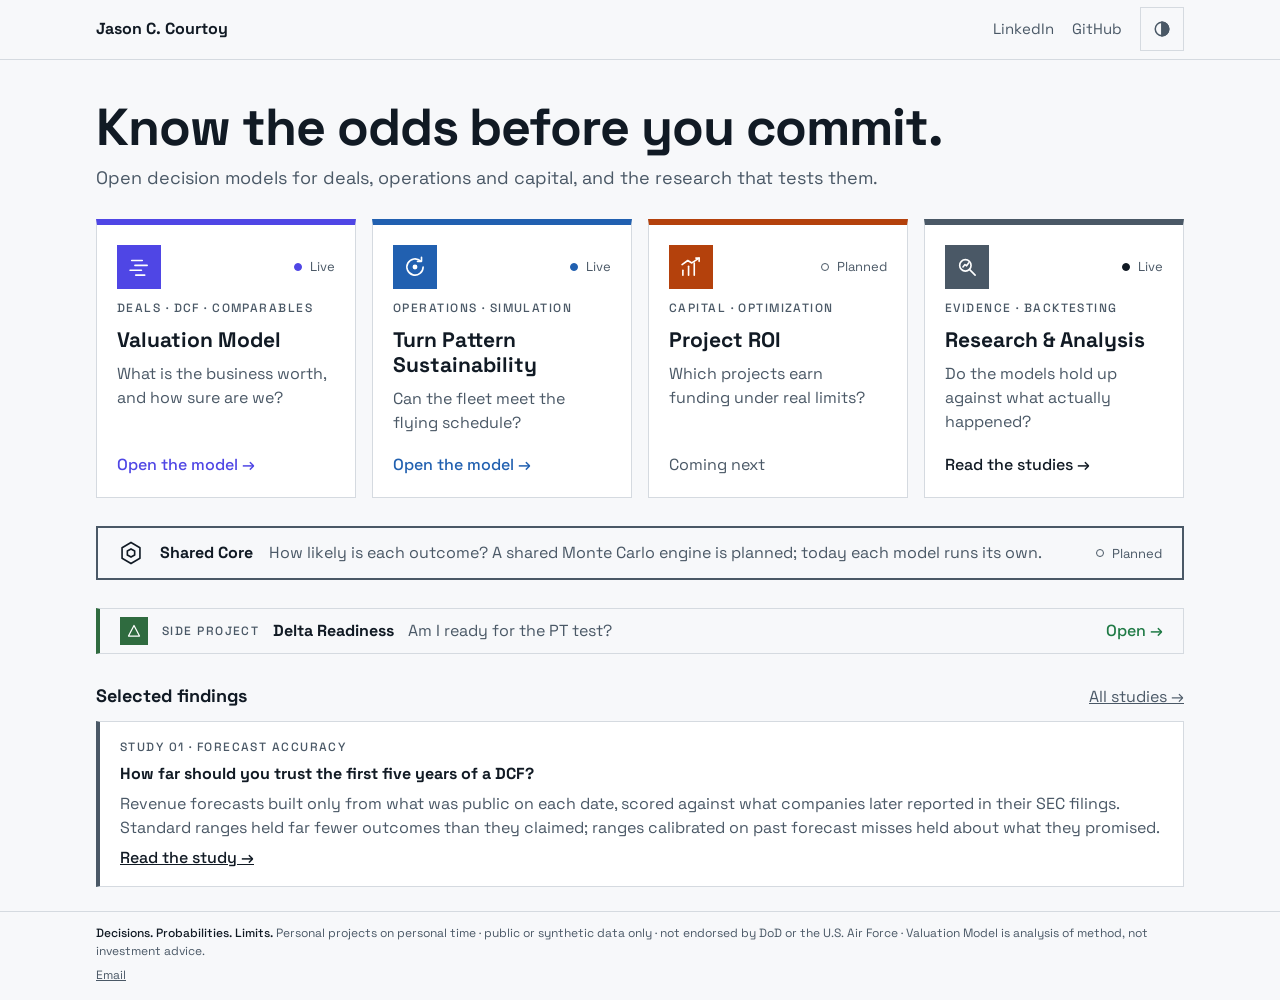
==== index.html @ 2d5de24a "Make the homepage finding traceable and guard its data contract - Findings card: deep link to Study " ====
<!doctype html>
<html lang="en">
<head>
  <meta charset="utf-8">
  <meta name="viewport" content="width=device-width, initial-scale=1">
  <title>Jason C. Courtoy · Decision Models</title>
  <meta name="description" content="Know the odds before you commit. Open decision models for deals, operations and capital, and the research that tests them, by Jason C. Courtoy.">
  <link rel="icon" type="image/svg+xml" href="brand/icons/core.svg">
  <link rel="icon" type="image/png" sizes="32x32" href="brand/icons/core-32.png">
  <link rel="apple-touch-icon" href="brand/icons/core-180.png">
  <link rel="stylesheet" href="brand/css/brand.css">
  <script>
    // Apply a saved theme choice before paint (falls back to the OS setting).
    try { const t = localStorage.getItem("theme"); if (t === "light" || t === "dark") document.documentElement.dataset.theme = t; } catch (e) {}
  </script>
  <style>
    /* The hub is the one page without a .hub-bar: every app page links back here.
       Layout: tagline, four cards, Shared Core, side project, selected findings, footer. Longer copy lives on each app's Overview. */
    body { min-height: 100vh; min-height: 100dvh; display: flex; flex-direction: column; }
    .wrap { max-width: 1120px; width: 100%; margin: 0 auto; padding: 0 16px; }
    .eyebrow { font-size: 0.75rem; font-weight: 500; letter-spacing: 0.12em; text-transform: uppercase; color: var(--ink-secondary); }

    .topbar { border-bottom: 1px solid var(--line); }
    .topbar .wrap { display: flex; flex-wrap: wrap; align-items: center; justify-content: space-between; gap: 8px 12px; padding-top: 6px; padding-bottom: 6px; }
    .topbar__name { font-weight: 700; text-decoration: none; color: var(--ink); }
    .topbar nav { display: flex; align-items: center; gap: 4px 18px; font-size: 0.9375rem; }
    .topbar nav a { color: var(--ink-secondary); text-decoration: none; padding: 12px 0; }
    .topbar nav a:hover { color: var(--ink); }
    .theme-toggle {
      min-width: 44px; min-height: 44px; display: inline-grid; place-items: center;
      background: transparent; color: var(--ink-secondary); border: 1px solid var(--line); cursor: pointer;
    }
    .theme-toggle:hover { color: var(--ink); border-color: var(--ink-secondary); }

    main.wrap { flex: 1; display: flex; flex-direction: column; justify-content: safe center; gap: 28px; padding-block: 40px 24px; }
    .hero { display: grid; gap: 10px; }
    @media (max-width: 600px) { main.wrap { padding-block: 28px 24px; gap: 20px; } }
    .hero h1 { margin: 0; font-size: clamp(2.125rem, 5vw, 3.25rem); line-height: 1.05; letter-spacing: -0.02em; }
    .hero p { margin: 0; font-size: clamp(1rem, 2vw, 1.125rem); color: var(--ink-secondary); }

    .models { display: grid; grid-template-columns: repeat(auto-fit, minmax(min(100%, 240px), 1fr)); gap: 16px; }
    /* Delta Readiness is a side project, not one of the brand's three models, so its colors live here rather than in brand.css */
    [data-app="delta"] { --brand-fill: #2F6B3F; --accent: #46C27F; }
    /* Research & Analysis uses the neutral slate of its own site (research/site/assets/styles.css): it tests the models rather than being one */
    [data-app="research"] { --brand-fill: var(--core-outline); --accent: var(--ink); }
    @media (prefers-color-scheme: light) { :root:not([data-theme="dark"]) [data-app="delta"] { --accent: #1F7A45; } }
    :root[data-theme="light"] [data-app="delta"] { --accent: #1F7A45; }
    .model {
      position: relative; display: flex; flex-direction: column; gap: 10px; min-width: 0;
      background: var(--panel); border: 1px solid var(--line); border-top: 6px solid var(--brand-fill); padding: 20px;
    }
    .model--linked:hover { border-color: var(--ink-secondary); border-top-color: var(--brand-fill); }
    .model__top { display: flex; align-items: center; justify-content: space-between; gap: 12px; }
    .model .brand-tile { width: 44px; height: 44px; }
    .model .brand-tile svg { width: 26px; height: 26px; }
    .model h2 { margin: 0; font-size: 1.3125rem; line-height: 1.2; }
    .model__q { margin: 0; color: var(--ink-secondary); }
    .model__go { margin-top: auto; padding-top: 8px; font-weight: 500; color: var(--accent); text-decoration: none; }
    .model__go::after { content: ""; position: absolute; inset: 0; }   /* whole card is the link */
    .model__go:focus-visible { outline: none; }
    .model--linked:has(.model__go:focus-visible) { outline: 2px solid var(--accent); outline-offset: 2px; }
    .model__soon { margin-top: auto; padding-top: 8px; color: var(--ink-secondary); }

    .core { display: flex; flex-wrap: wrap; align-items: center; gap: 8px 16px; padding: 12px 20px; border: 2px solid var(--core-outline); }
    .core svg { width: 26px; height: 26px; flex-shrink: 0; }
    .core__q { flex: 1 1 240px; color: var(--ink-secondary); }

    /* Side project: one quiet line under the core, not a fourth model */
    .side { display: flex; flex-wrap: wrap; align-items: center; gap: 6px 14px; padding: 8px 20px; min-height: 44px; border: 1px solid var(--line); border-left: 4px solid var(--brand-fill); color: var(--ink); text-decoration: none; }
    .side:hover { border-color: var(--ink-secondary); border-left-color: var(--brand-fill); }
    .side:focus-visible { outline: 2px solid var(--accent); outline-offset: 2px; }
    .side__tile { display: inline-grid; place-items: center; width: 28px; height: 28px; background: var(--brand-fill); color: #fff; }
    .side__tile svg { width: 16px; height: 16px; }
    .side__q { flex: 1 1 200px; color: var(--ink-secondary); }
    .side__go { font-weight: 500; color: var(--accent); }

    /* Selected findings: short, sourced takeaways from the research studies */
    .findings { display: grid; gap: 12px; }
    .findings__head { display: flex; flex-wrap: wrap; align-items: baseline; justify-content: space-between; gap: 4px 16px; }
    .findings__head h2 { margin: 0; font-size: 1.125rem; }
    .findings__head a { color: var(--ink-secondary); }
    .findings__list { display: grid; grid-template-columns: repeat(auto-fit, minmax(min(100%, 320px), 1fr)); gap: 16px; }
    .finding { display: grid; gap: 6px; align-content: start; padding: 16px 20px; background: var(--panel); border: 1px solid var(--line); border-left: 4px solid var(--core-outline); }
    .finding__top { display: flex; flex-wrap: wrap; align-items: center; justify-content: space-between; gap: 6px 12px; }
    .finding p { margin: 0; }
    .finding__kpi { display: flex; align-items: baseline; gap: 10px; }
    .finding__kpi[hidden], .finding .app-status[hidden] { display: none; }
    .finding__num { font-family: "JetBrains Mono", ui-monospace, monospace; font-variant-numeric: tabular-nums; font-size: 1.75rem; font-weight: 600; line-height: 1; }
    .finding__label { color: var(--ink-secondary); font-size: 0.875rem; }
    .finding__text { color: var(--ink-secondary); }
    .finding__meta { color: var(--ink-secondary); font-size: 0.8125rem; }
    .finding__meta[hidden] { display: none; }
    .finding a { color: var(--accent, var(--ink)); font-weight: 500; }

    .site-footer { border-top: 1px solid var(--line); }
    .site-footer .wrap { display: flex; flex-wrap: wrap; justify-content: space-between; gap: 6px 24px; padding-top: 12px; padding-bottom: 16px; font-size: 0.75rem; color: var(--ink-secondary); }
    .site-footer b { color: var(--ink); font-weight: 500; }
    .site-footer a { color: var(--ink-secondary); }
  </style>
</head>
<body>
  <header class="topbar">
    <div class="wrap">
      <a class="topbar__name" href="./">Jason C. Courtoy</a>
      <nav aria-label="Profiles">
        <a href="https://www.linkedin.com/in/jasoncourtoy/">LinkedIn</a>
        <a href="https://github.com/Courtizy">GitHub</a>
        <button class="theme-toggle" type="button" id="theme-toggle" aria-label="Switch between dark and light mode">
          <svg width="18" height="18" viewBox="0 0 24 24" fill="none" stroke="currentColor" stroke-width="2" stroke-linecap="round" aria-hidden="true"><circle cx="12" cy="12" r="9"/><path d="M12 3v18" /><path d="M12 3a9 9 0 0 1 0 18z" fill="currentColor"/></svg>
        </button>
      </nav>
    </div>
  </header>

  <main class="wrap" id="models">
    <section class="hero">
      <h1>Know the odds before you commit.</h1>
      <p>Open decision models for deals, operations and capital, and the research that tests them.</p>
    </section>

    <div class="models">
        <article class="model model--linked" data-app="valuation">
          <div class="model__top">
            <div class="brand-tile" aria-hidden="true"><svg viewBox="0 0 64 64" fill="none" stroke="currentColor" stroke-width="4" stroke-linecap="round"><path d="M14 16h26"/><path d="M22 28h30"/><path d="M10 40h28"/><path d="M24 52h22"/></svg></div>
            <span class="app-status app-status--live"><span class="app-status__dot"></span>Live</span>
          </div>
          <span class="eyebrow">Deals · DCF · Comparables</span>
          <h2>Valuation Model</h2>
          <p class="model__q">What is the business worth, and how sure are we?</p>
          <a class="model__go" href="https://courtizy.github.io/valuation/" aria-label="Open the Valuation Model">Open the model <span aria-hidden="true">→</span></a>
        </article>
        <article class="model model--linked" data-app="tps">
          <div class="model__top">
            <div class="brand-tile" aria-hidden="true"><svg viewBox="0 0 64 64" fill="none" stroke="currentColor" stroke-width="4" stroke-linecap="round" stroke-linejoin="round"><path d="M52 32a20 20 0 1 1-6-14.3"/><path d="M48 8v10H38"/><circle cx="32" cy="32" r="4" fill="currentColor"/></svg></div>
            <span class="app-status app-status--live"><span class="app-status__dot"></span>Live</span>
          </div>
          <span class="eyebrow">Operations · Simulation</span>
          <h2>Turn Pattern Sustainability</h2>
          <p class="model__q">Can the fleet meet the flying schedule?</p>
          <a class="model__go" href="https://courtizy.github.io/TPS-Monte-Carlo-Simulation/" aria-label="Open Turn Pattern Sustainability">Open the model <span aria-hidden="true">→</span></a>
        </article>
        <article class="model" data-app="roi">
          <div class="model__top">
            <div class="brand-tile" aria-hidden="true"><svg viewBox="0 0 64 64" fill="none" stroke="currentColor" stroke-width="4" stroke-linecap="round" stroke-linejoin="round"><path d="M12 52V40"/><path d="M26 52V30"/><path d="M40 52V22"/><path d="M10 26l14-10 10 6 18-12"/><path d="M44 10h8v8"/></svg></div>
            <span class="app-status"><span class="app-status__dot"></span>Planned</span>
          </div>
          <span class="eyebrow">Capital · Optimization</span>
          <h2>Project ROI</h2>
          <p class="model__q">Which projects earn funding under real limits?</p>
          <span class="model__soon">Coming next</span>
        </article>
        <article class="model model--linked" data-app="research">
          <div class="model__top">
            <div class="brand-tile" aria-hidden="true"><svg viewBox="0 0 64 64" fill="none" stroke="currentColor" stroke-width="4" stroke-linecap="round" stroke-linejoin="round"><circle cx="28" cy="28" r="14"/><path d="M38 38l14 14"/><path d="M22 32l5-6 4 3 5-7"/></svg></div>
            <span class="app-status app-status--live"><span class="app-status__dot"></span>Live</span>
          </div>
          <span class="eyebrow">Evidence · Backtesting</span>
          <h2>Research &amp; Analysis</h2>
          <p class="model__q">Do the models hold up against what actually happened?</p>
          <a class="model__go" href="https://courtizy.github.io/research/" aria-label="Read the Research &amp; Analysis studies">Read the studies <span aria-hidden="true">→</span></a>
        </article>
    </div>

    <div class="core">
      <svg viewBox="0 0 64 64" fill="none" stroke="currentColor" stroke-width="4" stroke-linejoin="round" aria-hidden="true"><path d="M32 6l22 13v26L32 58 10 45V19z"/><path d="M32 22l9 5v10l-9 5-9-5V27z"/></svg>
      <strong>Shared Core</strong>
      <span class="core__q">How likely is each outcome? A shared Monte Carlo engine is planned; today each model runs its own.</span>
      <span class="app-status"><span class="app-status__dot"></span>Planned</span>
    </div>
    <a class="side" data-app="delta" href="https://courtizy.github.io/fitness/">
      <span class="side__tile" aria-hidden="true"><svg viewBox="0 0 64 64" fill="none" stroke="currentColor" stroke-width="5" stroke-linejoin="round"><path d="M32 10L54 52H10z"/></svg></span>
      <span class="eyebrow">Side project</span>
      <strong>Delta Readiness</strong>
      <span class="side__q">Am I ready for the PT test?</span>
      <span class="side__go">Open <span aria-hidden="true">→</span></span>
    </a>

    <section class="findings" aria-labelledby="findings-title">
      <div class="findings__head">
        <h2 id="findings-title">Selected findings</h2>
        <a href="https://courtizy.github.io/research/" aria-label="All research studies">All studies →</a>
      </div>
      <div class="findings__list">
        <article class="finding">
          <div class="finding__top"><span class="eyebrow">Study 01 · Forecast accuracy</span></div>
          <p><b>How far should you trust the first five years of a DCF?</b></p>
          <div class="finding__kpi" id="f01-kpi" hidden><span class="finding__num" id="f01-num"></span><span class="finding__label" id="f01-label"></span></div>
          <p class="finding__meta" id="f01-meta" hidden></p>
          <p class="finding__text">Revenue forecasts built only from what was public on each date, scored against what companies later reported in their SEC filings. Standard ranges held far fewer outcomes than they claimed; ranges calibrated on past forecast misses held about what they promised.</p>
          <a id="f01-link" href="https://courtizy.github.io/research/notebooks/forecast-accuracy.html#how-wide-does-an-honest-range-have-to-be" aria-label="Read Study 01: how wide an honest forecast range has to be">Read the study →</a>
        </article>
      </div>
    </section>
  </main>

  <footer class="site-footer">
    <div class="wrap">
      <span><b>Decisions. Probabilities. Limits.</b> Personal projects on personal time · public or synthetic data only · not endorsed by DoD or the U.S. Air Force · Valuation Model is analysis of method, not investment advice.</span>
      <a href="mailto:courtizy@gmail.com">Email</a>
    </div>
  </footer>

  <script>
    // Study 01's headline number comes from the research site's published JSON, never typed here.
    // Contract (checked in CI by scripts/check_findings.py): version >= 2, a headline KPI labelled
    // "...calibrated 80% range...", and ranges[h=3].calibrated["80"] with n, share, below, above.
    // The KPI shows only when its value agrees (within rounding) with the structured share it summarises; otherwise the card
    // keeps its text and link and shows no number, so a missing or changed file never shows a stale figure.
    const pct = (x) => Math.round(x * 100) + "%";
    fetch("/research/data/forecast_accuracy.json")
      .then((r) => { if (!r.ok) throw new Error(r.status); return r.json(); })
      .then((d) => {
        const k = (d.headline?.kpis || []).find((x) => /calibrated 80% range/.test(x.label));
        const r3 = (d.ranges || []).find((x) => x.h === 3);
        const c = r3?.calibrated?.["80"];
        if (!(Number(d.version) >= 2 && k && c && Math.abs(parseFloat(k.value) - c.share * 100) <= 0.5)) return;
        document.getElementById("f01-num").textContent = k.value;
        document.getElementById("f01-label").textContent = k.label.replace(/^Outcomes/, "of outcomes");
        const first = d.sample?.range_test?.first_base_year;
        document.getElementById("f01-meta").textContent =
          `Out of sample: ${c.n.toLocaleString("en-US")} forecasts from ${r3.companies} companies` +
          (first ? `, base years ${first} on` : "") +
          `. Median range ${pct(c.below)} below to ${pct(c.above)} above the forecast.` +
          ` Study 01 v${d.version}, data as of ${d.as_of}.`;
        document.getElementById("f01-kpi").hidden = false;
        document.getElementById("f01-meta").hidden = false;
      })
      .catch(() => {});

    document.getElementById("theme-toggle").addEventListener("click", () => {
      const root = document.documentElement;
      const current = root.dataset.theme || (matchMedia("(prefers-color-scheme: light)").matches ? "light" : "dark");
      const next = current === "dark" ? "light" : "dark";
      root.dataset.theme = next;
      try { localStorage.setItem("theme", next); } catch (e) {}
    });
  </script>
</body>
</html>
---- brand/css/brand.css ----
/* Generated by brand/build.py from brand/palette.py. Do not edit by hand. */
@import url("https://fonts.googleapis.com/css2?family=Space+Grotesk:wght@400;500;700&family=JetBrains+Mono:wght@400;600&display=swap");

/* ---- Tokens: dark is the default; light follows the OS unless the page
   sets data-theme="dark" or data-theme="light" on <html>. ---- */
:root {
  color-scheme: dark;
  --page: #111A24;
  --panel: #1A2430;
  --line: #2E3B48;
  --ink: #EEF1F4;
  --ink-secondary: #B6C0CA;
  --ink-muted: #8592A0;
  --c-tps: #9DBDF2;
  --c-roi: #D26B45;
  --c-valuation: #7882E0;
  --c-plum: #A4587D;
  --c-sky: #1997CF;
  --accent-tps: #9DBDF2;
  --accent-roi: #D26B45;
  --accent-valuation: #7882E0;
  --status-good: #0CA30C;
  --status-warning: #FAB219;
  --status-critical: #D03B3B;
  --status-good-text: #0CA30C;
  --status-warning-text: #FAB219;
  --status-critical-text: #EF6A6A;
  --div-1: #4F54BC;
  --div-2: #818CF9;
  --div-3: #C5CEFF;
  --div-4: #3A4552;
  --div-5: #FFC0AB;
  --div-6: #DD7955;
  --div-7: #A0421D;
  --on-brand-fill: #FFFFFF;
  --core-outline: #4A5866;
  --font-sans: 'Space Grotesk', system-ui, -apple-system, 'Segoe UI', sans-serif;
  --font-mono: 'JetBrains Mono', ui-monospace, 'SFMono-Regular', Menlo, monospace;
}

@media (prefers-color-scheme: light) {
  :root:not([data-theme="dark"]) {
    color-scheme: light;
    --page: #F7F8FA;
    --panel: #FFFFFF;
    --line: #D5DAE0;
    --ink: #111A24;
    --ink-secondary: #4A5866;
    --ink-muted: #6B7785;
    --c-tps: #0B3D91;
    --c-roi: #B4410C;
    --c-valuation: #4F46E5;
    --c-plum: #944561;
    --c-sky: #1F93B8;
    --accent-tps: #2160B0;
    --accent-roi: #B4410C;
    --accent-valuation: #4F46E5;
    --status-good: #1E8A1E;
    --status-warning: #9A6A00;
    --status-critical: #C02F2F;
    --status-good-text: #1A7A1A;
    --status-warning-text: #875D00;
    --status-critical-text: #B42A2A;
    --div-1: #4F54BC;
    --div-2: #818CF9;
    --div-3: #C5CEFF;
    --div-4: #E4E7EB;
    --div-5: #FFC0AB;
    --div-6: #DD7955;
    --div-7: #A0421D;
  }
}

:root[data-theme="light"] {
  color-scheme: light;
  --page: #F7F8FA;
  --panel: #FFFFFF;
  --line: #D5DAE0;
  --ink: #111A24;
  --ink-secondary: #4A5866;
  --ink-muted: #6B7785;
  --c-tps: #0B3D91;
  --c-roi: #B4410C;
  --c-valuation: #4F46E5;
  --c-plum: #944561;
  --c-sky: #1F93B8;
  --accent-tps: #2160B0;
  --accent-roi: #B4410C;
  --accent-valuation: #4F46E5;
  --status-good: #1E8A1E;
  --status-warning: #9A6A00;
  --status-critical: #C02F2F;
  --status-good-text: #1A7A1A;
  --status-warning-text: #875D00;
  --status-critical-text: #B42A2A;
  --div-1: #4F54BC;
  --div-2: #818CF9;
  --div-3: #C5CEFF;
  --div-4: #E4E7EB;
  --div-5: #FFC0AB;
  --div-6: #DD7955;
  --div-7: #A0421D;
}

/* ---- Per-app colors: put data-app="tps" | "roi" | "valuation" on <html>. ---- */
[data-app="tps"] {
  --brand-fill: #2160B0;
  --accent: var(--accent-tps);
  --series-1: var(--c-tps);
  --series-2: var(--c-roi);
  --series-3: var(--c-valuation);
  --series-4: var(--c-plum);
  --series-5: var(--c-sky);
  --seq-1: #E0ECFE;
  --seq-2: #B7D3FC;
  --seq-3: #8CB6F4;
  --seq-4: #6499E8;
  --seq-5: #427CD2;
  --seq-6: #2A61B1;
  --seq-7: #18488C;
}

[data-app="roi"] {
  --brand-fill: #B4410C;
  --accent: var(--accent-roi);
  --series-1: var(--c-roi);
  --series-2: var(--c-tps);
  --series-3: var(--c-valuation);
  --series-4: var(--c-plum);
  --series-5: var(--c-sky);
  --seq-1: #FEE5DD;
  --seq-2: #FFC0AB;
  --seq-3: #F39A7B;
  --seq-4: #DD7955;
  --seq-5: #C15B35;
  --seq-6: #A0421D;
  --seq-7: #7E2C08;
}

[data-app="valuation"] {
  --brand-fill: #4F46E5;
  --accent: var(--accent-valuation);
  --series-1: var(--c-valuation);
  --series-2: var(--c-tps);
  --series-3: var(--c-roi);
  --series-4: var(--c-sky);
  --series-5: var(--c-plum);
  --seq-1: #E6EAFD;
  --seq-2: #C5CEFF;
  --seq-3: #A1ADFF;
  --seq-4: #818CF9;
  --seq-5: #676EDF;
  --seq-6: #4F54BC;
  --seq-7: #3A3C96;
}

/* ---- Base ---- */
*, *::before, *::after { box-sizing: border-box; }
body {
  margin: 0;
  background: var(--page);
  color: var(--ink);
  font-family: var(--font-sans);
  line-height: 1.5;
}
a { color: var(--accent); }
a:hover { color: var(--ink); }
code, pre, .num { font-family: var(--font-mono); }
.num { font-variant-numeric: tabular-nums; }
.muted { color: var(--ink-secondary); }

/* ---- Hub bar: first thing on every page except the hub itself ---- */
.hub-bar { border-bottom: 1px solid var(--line); background: var(--page); font-size: 0.875rem; }
.hub-bar__inner {
  max-width: 1120px;
  margin: 0 auto;
  padding: 0 16px;
  display: flex;
  flex-wrap: wrap;
  align-items: center;
  justify-content: space-between;
  gap: 4px 16px;
}
.hub-bar a { display: inline-flex; align-items: center; gap: 8px; min-height: 44px; color: var(--ink); font-weight: 500; text-decoration: none; }
.hub-bar a:hover { color: var(--accent, var(--ink)); }
.hub-bar span { color: var(--ink-secondary); }

/* ---- Header: icon tile, name, question, endorsement ---- */
.brand-header {
  border-top: 6px solid var(--brand-fill);
  background: var(--panel);
  border-bottom: 1px solid var(--line);
}
.brand-header__inner {
  max-width: 1120px;
  margin: 0 auto;
  padding: 20px 16px;
  display: flex;
  flex-wrap: wrap;
  align-items: center;
  gap: 12px 16px;
}
.brand-tile {
  width: 48px;
  height: 48px;
  flex-shrink: 0;
  background: var(--brand-fill);
  color: var(--on-brand-fill);
  display: grid;
  place-items: center;
}
.brand-tile svg { width: 30px; height: 30px; }
.brand-header__text { display: flex; flex-direction: column; gap: 2px; min-width: 0; flex: 1 1 280px; }
.brand-header__name { margin: 0; font-size: 1.5rem; font-weight: 700; line-height: 1.2; }
.brand-header__question { margin: 0; font-size: 1rem; font-weight: 500; }
.brand-header__by { font-size: 0.875rem; color: var(--ink-secondary); }

/* ---- App status pill: "Live" (filled dot, app accent) or "In development" (hollow dot) ---- */
.app-status { display: inline-flex; align-items: center; gap: 8px; font-size: 0.8125rem; color: var(--ink-secondary); white-space: nowrap; }
.app-status__dot { width: 8px; height: 8px; border-radius: 50%; border: 1.5px solid var(--ink-secondary); box-sizing: border-box; flex-shrink: 0; }
.app-status--live .app-status__dot { background: var(--accent, var(--ink)); border-color: var(--accent, var(--ink)); }

/* ---- Cards and footer ---- */
.brand-card { background: var(--panel); border: 1px solid var(--line); padding: 20px; }
.brand-footer {
  max-width: 1120px;
  margin: 48px auto 0;
  padding: 16px;
  border-top: 1px solid var(--line);
  font-size: 0.75rem;
  color: var(--ink-secondary);
}

/* ---- Status: reserved meaning, always icon + label ---- */
.status {
  display: inline-flex;
  align-items: center;
  gap: 6px;
  padding: 2px 10px;
  border: 1px solid currentColor;
  font-size: 0.875rem;
  font-weight: 500;
}
.status--good { color: var(--status-good-text); }
.status--good::before { content: "\2713"; }
.status--warning { color: var(--status-warning-text); }
.status--warning::before { content: "!"; font-weight: 700; }
.status--critical { color: var(--status-critical-text); }
.status--critical::before { content: "\2715"; }
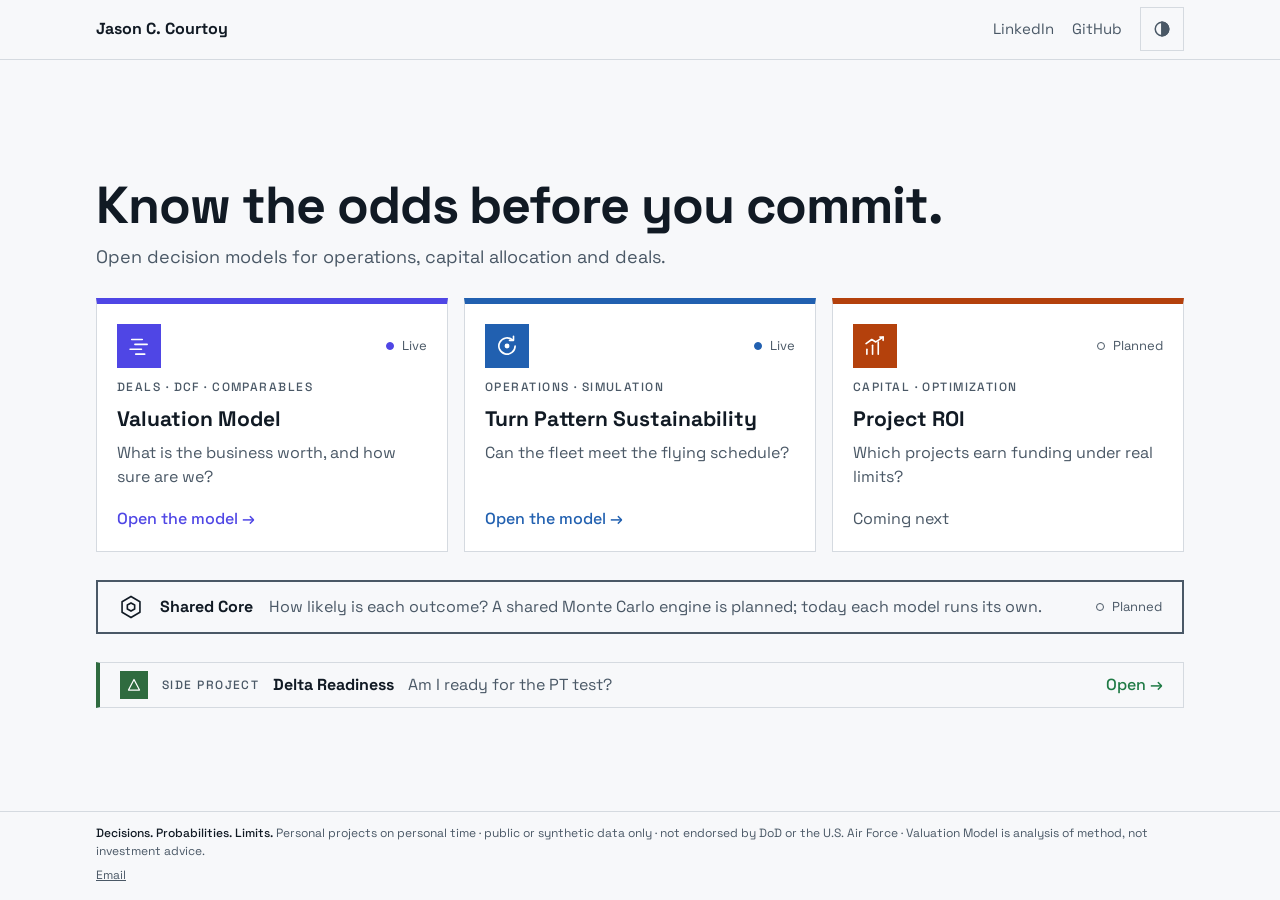
==== commit 9c28c394: "Hide Research & Analysis and Selected findings from the hub for now Jason wants to rethink what thes" ====
--- a/index.html
+++ b/index.html
@@ -4,7 +4,7 @@
   <meta charset="utf-8">
   <meta name="viewport" content="width=device-width, initial-scale=1">
   <title>Jason C. Courtoy · Decision Models</title>
-  <meta name="description" content="Know the odds before you commit. Open decision models for deals, operations and capital, and the research that tests them, by Jason C. Courtoy.">
+  <meta name="description" content="Know the odds before you commit. Open decision models for operations, capital allocation and deals, by Jason C. Courtoy.">
   <link rel="icon" type="image/svg+xml" href="brand/icons/core.svg">
   <link rel="icon" type="image/png" sizes="32x32" href="brand/icons/core-32.png">
   <link rel="apple-touch-icon" href="brand/icons/core-180.png">
@@ -15,7 +15,7 @@
   </script>
   <style>
     /* The hub is the one page without a .hub-bar: every app page links back here.
-       Layout: tagline, four cards, Shared Core, side project, selected findings, footer. Longer copy lives on each app's Overview. */
+       Layout: tagline, three cards, Shared Core, side project, footer. Research & Analysis and Selected findings are hidden for now (2026-11-19); restore by reverting that change. Longer copy lives on each app's Overview. */
     body { min-height: 100vh; min-height: 100dvh; display: flex; flex-direction: column; }
     .wrap { max-width: 1120px; width: 100%; margin: 0 auto; padding: 0 16px; }
     .eyebrow { font-size: 0.75rem; font-weight: 500; letter-spacing: 0.12em; text-transform: uppercase; color: var(--ink-secondary); }
@@ -41,8 +41,6 @@
     .models { display: grid; grid-template-columns: repeat(auto-fit, minmax(min(100%, 240px), 1fr)); gap: 16px; }
     /* Delta Readiness is a side project, not one of the brand's three models, so its colors live here rather than in brand.css */
     [data-app="delta"] { --brand-fill: #2F6B3F; --accent: #46C27F; }
-    /* Research & Analysis uses the neutral slate of its own site (research/site/assets/styles.css): it tests the models rather than being one */
-    [data-app="research"] { --brand-fill: var(--core-outline); --accent: var(--ink); }
     @media (prefers-color-scheme: light) { :root:not([data-theme="dark"]) [data-app="delta"] { --accent: #1F7A45; } }
     :root[data-theme="light"] [data-app="delta"] { --accent: #1F7A45; }
     .model {
@@ -74,24 +72,6 @@
     .side__q { flex: 1 1 200px; color: var(--ink-secondary); }
     .side__go { font-weight: 500; color: var(--accent); }
 
-    /* Selected findings: short, sourced takeaways from the research studies */
-    .findings { display: grid; gap: 12px; }
-    .findings__head { display: flex; flex-wrap: wrap; align-items: baseline; justify-content: space-between; gap: 4px 16px; }
-    .findings__head h2 { margin: 0; font-size: 1.125rem; }
-    .findings__head a { color: var(--ink-secondary); }
-    .findings__list { display: grid; grid-template-columns: repeat(auto-fit, minmax(min(100%, 320px), 1fr)); gap: 16px; }
-    .finding { display: grid; gap: 6px; align-content: start; padding: 16px 20px; background: var(--panel); border: 1px solid var(--line); border-left: 4px solid var(--core-outline); }
-    .finding__top { display: flex; flex-wrap: wrap; align-items: center; justify-content: space-between; gap: 6px 12px; }
-    .finding p { margin: 0; }
-    .finding__kpi { display: flex; align-items: baseline; gap: 10px; }
-    .finding__kpi[hidden], .finding .app-status[hidden] { display: none; }
-    .finding__num { font-family: "JetBrains Mono", ui-monospace, monospace; font-variant-numeric: tabular-nums; font-size: 1.75rem; font-weight: 600; line-height: 1; }
-    .finding__label { color: var(--ink-secondary); font-size: 0.875rem; }
-    .finding__text { color: var(--ink-secondary); }
-    .finding__meta { color: var(--ink-secondary); font-size: 0.8125rem; }
-    .finding__meta[hidden] { display: none; }
-    .finding a { color: var(--accent, var(--ink)); font-weight: 500; }
-
     .site-footer { border-top: 1px solid var(--line); }
     .site-footer .wrap { display: flex; flex-wrap: wrap; justify-content: space-between; gap: 6px 24px; padding-top: 12px; padding-bottom: 16px; font-size: 0.75rem; color: var(--ink-secondary); }
     .site-footer b { color: var(--ink); font-weight: 500; }
@@ -115,7 +95,7 @@
   <main class="wrap" id="models">
     <section class="hero">
       <h1>Know the odds before you commit.</h1>
-      <p>Open decision models for deals, operations and capital, and the research that tests them.</p>
+      <p>Open decision models for operations, capital allocation and deals.</p>
     </section>
 
     <div class="models">
@@ -149,16 +129,6 @@
           <p class="model__q">Which projects earn funding under real limits?</p>
           <span class="model__soon">Coming next</span>
         </article>
-        <article class="model model--linked" data-app="research">
-          <div class="model__top">
-            <div class="brand-tile" aria-hidden="true"><svg viewBox="0 0 64 64" fill="none" stroke="currentColor" stroke-width="4" stroke-linecap="round" stroke-linejoin="round"><circle cx="28" cy="28" r="14"/><path d="M38 38l14 14"/><path d="M22 32l5-6 4 3 5-7"/></svg></div>
-            <span class="app-status app-status--live"><span class="app-status__dot"></span>Live</span>
-          </div>
-          <span class="eyebrow">Evidence · Backtesting</span>
-          <h2>Research &amp; Analysis</h2>
-          <p class="model__q">Do the models hold up against what actually happened?</p>
-          <a class="model__go" href="https://courtizy.github.io/research/" aria-label="Read the Research &amp; Analysis studies">Read the studies <span aria-hidden="true">→</span></a>
-        </article>
     </div>
 
     <div class="core">
@@ -175,22 +145,6 @@
       <span class="side__go">Open <span aria-hidden="true">→</span></span>
     </a>
 
-    <section class="findings" aria-labelledby="findings-title">
-      <div class="findings__head">
-        <h2 id="findings-title">Selected findings</h2>
-        <a href="https://courtizy.github.io/research/" aria-label="All research studies">All studies →</a>
-      </div>
-      <div class="findings__list">
-        <article class="finding">
-          <div class="finding__top"><span class="eyebrow">Study 01 · Forecast accuracy</span></div>
-          <p><b>How far should you trust the first five years of a DCF?</b></p>
-          <div class="finding__kpi" id="f01-kpi" hidden><span class="finding__num" id="f01-num"></span><span class="finding__label" id="f01-label"></span></div>
-          <p class="finding__meta" id="f01-meta" hidden></p>
-          <p class="finding__text">Revenue forecasts built only from what was public on each date, scored against what companies later reported in their SEC filings. Standard ranges held far fewer outcomes than they claimed; ranges calibrated on past forecast misses held about what they promised.</p>
-          <a id="f01-link" href="https://courtizy.github.io/research/notebooks/forecast-accuracy.html#how-wide-does-an-honest-range-have-to-be" aria-label="Read Study 01: how wide an honest forecast range has to be">Read the study →</a>
-        </article>
-      </div>
-    </section>
   </main>
 
   <footer class="site-footer">
@@ -201,32 +155,6 @@
   </footer>
 
   <script>
-    // Study 01's headline number comes from the research site's published JSON, never typed here.
-    // Contract (checked in CI by scripts/check_findings.py): version >= 2, a headline KPI labelled
-    // "...calibrated 80% range...", and ranges[h=3].calibrated["80"] with n, share, below, above.
-    // The KPI shows only when its value agrees (within rounding) with the structured share it summarises; otherwise the card
-    // keeps its text and link and shows no number, so a missing or changed file never shows a stale figure.
-    const pct = (x) => Math.round(x * 100) + "%";
-    fetch("/research/data/forecast_accuracy.json")
-      .then((r) => { if (!r.ok) throw new Error(r.status); return r.json(); })
-      .then((d) => {
-        const k = (d.headline?.kpis || []).find((x) => /calibrated 80% range/.test(x.label));
-        const r3 = (d.ranges || []).find((x) => x.h === 3);
-        const c = r3?.calibrated?.["80"];
-        if (!(Number(d.version) >= 2 && k && c && Math.abs(parseFloat(k.value) - c.share * 100) <= 0.5)) return;
-        document.getElementById("f01-num").textContent = k.value;
-        document.getElementById("f01-label").textContent = k.label.replace(/^Outcomes/, "of outcomes");
-        const first = d.sample?.range_test?.first_base_year;
-        document.getElementById("f01-meta").textContent =
-          `Out of sample: ${c.n.toLocaleString("en-US")} forecasts from ${r3.companies} companies` +
-          (first ? `, base years ${first} on` : "") +
-          `. Median range ${pct(c.below)} below to ${pct(c.above)} above the forecast.` +
-          ` Study 01 v${d.version}, data as of ${d.as_of}.`;
-        document.getElementById("f01-kpi").hidden = false;
-        document.getElementById("f01-meta").hidden = false;
-      })
-      .catch(() => {});
-
     document.getElementById("theme-toggle").addEventListener("click", () => {
       const root = document.documentElement;
       const current = root.dataset.theme || (matchMedia("(prefers-color-scheme: light)").matches ? "light" : "dark");
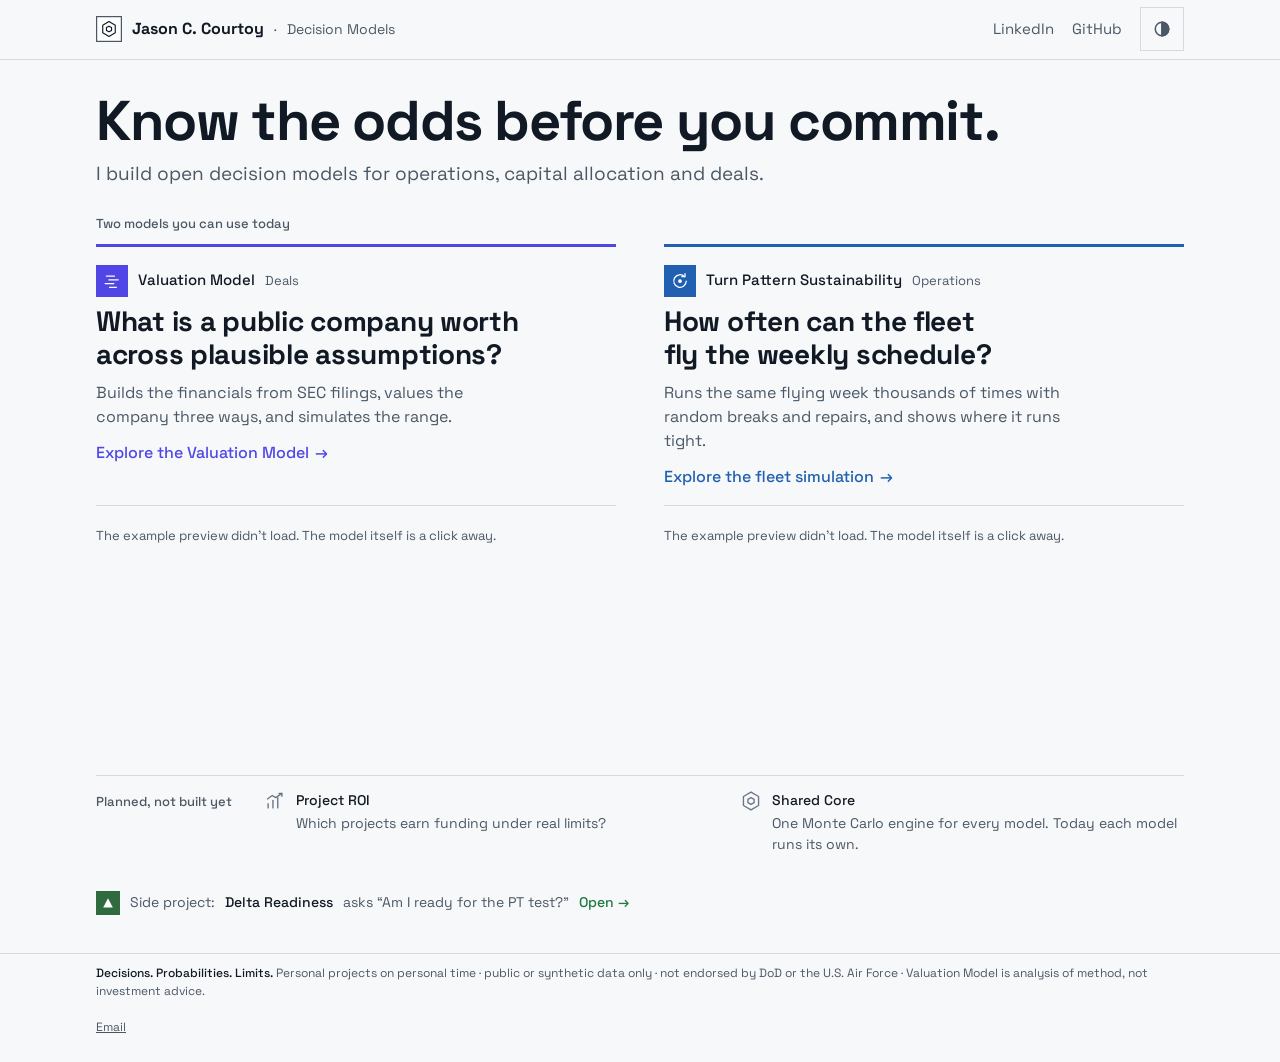
==== commit c1281ac7: "Homepage: question-led columns for the two live models, with example previews Each live model gets o" ====
--- a/index.html
+++ b/index.html
@@ -14,74 +14,160 @@
     try { const t = localStorage.getItem("theme"); if (t === "light" || t === "dark") document.documentElement.dataset.theme = t; } catch (e) {}
   </script>
   <style>
-    /* The hub is the one page without a .hub-bar: every app page links back here.
-       Layout: tagline, three cards, Shared Core, side project, footer. Research & Analysis and Selected findings are hidden for now (2026-11-19); restore by reverting that change. Longer copy lives on each app's Overview. */
+    /* Homepage only. Everything here is inline in index.html, so none of it reaches the app pages, which load brand.css alone.
+       Layout (2026-11-19 redesign): question-led columns. Each live model gets one column, side by side on desktop and stacked
+       on a phone: its decision question is the link, and a small example result from the model's own published JSON sits
+       under it (home/previews.js).
+       Planned work sits in a quieter "Next" list; Delta Readiness is a separate side-project line.
+       Research & Analysis and Selected findings stay hidden (PR #19); restore by reverting that change. */
     body { min-height: 100vh; min-height: 100dvh; display: flex; flex-direction: column; }
     .wrap { max-width: 1120px; width: 100%; margin: 0 auto; padding: 0 16px; }
-    .eyebrow { font-size: 0.75rem; font-weight: 500; letter-spacing: 0.12em; text-transform: uppercase; color: var(--ink-secondary); }
-
+    .sr-only { position: absolute; width: 1px; height: 1px; padding: 0; margin: -1px; overflow: hidden; clip: rect(0 0 0 0); white-space: nowrap; border: 0; }
+    .label { margin: 0; font-size: 0.8125rem; font-weight: 500; color: var(--ink-secondary); }
+    a:focus-visible, button:focus-visible { outline: 2px solid var(--ink); outline-offset: 3px; }
+
+    /* ---- Top bar: Core mark, name, quiet product label, profiles, theme ---- */
     .topbar { border-bottom: 1px solid var(--line); }
-    .topbar .wrap { display: flex; flex-wrap: wrap; align-items: center; justify-content: space-between; gap: 8px 12px; padding-top: 6px; padding-bottom: 6px; }
-    .topbar__name { font-weight: 700; text-decoration: none; color: var(--ink); }
+    .topbar .wrap { display: flex; flex-wrap: wrap; align-items: center; justify-content: space-between; gap: 4px 12px; padding-block: 6px; }
+    .who { display: inline-flex; align-items: center; gap: 10px; min-height: 44px; text-decoration: none; color: var(--ink); }
+    .who svg { width: 26px; height: 26px; flex-shrink: 0; }
+    .who b { font-weight: 700; }
+    .who span { color: var(--ink-secondary); font-size: 0.875rem; }
+    .who span::before { content: "·"; margin-right: 10px; }
     .topbar nav { display: flex; align-items: center; gap: 4px 18px; font-size: 0.9375rem; }
     .topbar nav a { color: var(--ink-secondary); text-decoration: none; padding: 12px 0; }
     .topbar nav a:hover { color: var(--ink); }
-    .theme-toggle {
-      min-width: 44px; min-height: 44px; display: inline-grid; place-items: center;
-      background: transparent; color: var(--ink-secondary); border: 1px solid var(--line); cursor: pointer;
+    .theme-toggle { min-width: 44px; min-height: 44px; display: inline-grid; place-items: center; background: transparent; color: var(--ink-secondary); border: 1px solid var(--line); cursor: pointer; }
+    .theme-toggle:hover { color: var(--ink); border-color: var(--ink-secondary); }
+
+    main.wrap { flex: 1; display: flex; flex-direction: column; gap: 26px; padding-block: 32px 28px; }
+
+    /* ---- Hero: one line, one sentence ---- */
+    .hero { display: grid; gap: 10px; }
+    .hero h1 { margin: 0; font-size: clamp(2.125rem, 1.2rem + 3.3vw, 3.5rem); line-height: 1.04; letter-spacing: -0.025em; text-wrap: balance; }
+    .hero p { margin: 0; max-width: 60ch; font-size: clamp(1rem, 0.95rem + 0.3vw, 1.1875rem); color: var(--ink-secondary); }
+
+    /* ---- Live models: question-led rows ---- */
+    .live { display: grid; grid-template-columns: minmax(0, 1fr) minmax(0, 1fr); gap: 0 48px; }
+    .live > .label { grid-column: 1 / -1; padding-bottom: 10px; }
+    .row { position: relative; display: grid; grid-template-rows: auto 1fr; gap: 16px; padding: 18px 0 8px; border-top: 3px solid var(--brand-fill); }
+    @supports (grid-template-rows: subgrid) {   /* line the two previews up across the columns */
+      .live { grid-template-rows: auto auto auto; }
+      .row { grid-row: span 2; grid-template-rows: subgrid; }
     }
-    .theme-toggle:hover { color: var(--ink); border-color: var(--ink-secondary); }
-
-    main.wrap { flex: 1; display: flex; flex-direction: column; justify-content: safe center; gap: 28px; padding-block: 40px 24px; }
-    .hero { display: grid; gap: 10px; }
-    @media (max-width: 600px) { main.wrap { padding-block: 28px 24px; gap: 20px; } }
-    .hero h1 { margin: 0; font-size: clamp(2.125rem, 5vw, 3.25rem); line-height: 1.05; letter-spacing: -0.02em; }
-    .hero p { margin: 0; font-size: clamp(1rem, 2vw, 1.125rem); color: var(--ink-secondary); }
-
-    .models { display: grid; grid-template-columns: repeat(auto-fit, minmax(min(100%, 240px), 1fr)); gap: 16px; }
+    .row__id { display: flex; align-items: center; gap: 10px; margin: 0 0 8px; font-size: 0.9375rem; font-weight: 500; }
+    .row__id .brand-tile { width: 32px; height: 32px; }
+    .row__id .brand-tile svg { width: 20px; height: 20px; }
+    .row__id small { font-size: 0.8125rem; font-weight: 400; color: var(--ink-secondary); }
+    .row__link { display: block; color: var(--ink); text-decoration: none; }
+    .row__link::after { content: ""; position: absolute; inset: 0; }   /* the whole row is the link */
+    .row__q { margin: 0; font-size: clamp(1.375rem, 1.1rem + 0.9vw, 1.75rem); line-height: 1.18; letter-spacing: -0.01em; font-weight: 700; text-wrap: balance; }
+    .row__what { margin: 10px 0 0; color: var(--ink-secondary); max-width: 44ch; }
+    .row__go { display: inline-flex; align-items: center; gap: 6px; margin-top: 12px; min-height: 24px; font-weight: 500; color: var(--accent); }
+    .row__go span { transition: transform 0.15s ease; }
+    .row:hover .row__q { text-decoration: underline; text-decoration-thickness: 2px; text-underline-offset: 5px; text-decoration-color: var(--brand-fill); }
+    .row:hover .row__go span { transform: translateX(3px); }
+    .row__link:focus-visible { outline: none; }
+    .row:has(.row__link:focus-visible) { outline: 2px solid var(--ink); outline-offset: 4px; }
+
+    /* ---- Example previews (filled by home/previews.js; numbers come from each model's own JSON) ---- */
+    .pv { min-height: 236px; display: flex; flex-direction: column; gap: 4px; padding-top: 14px; border-top: 1px solid var(--line); }
+    .pv[aria-busy="true"]::before { content: "Loading the example…"; color: var(--ink-secondary); font-size: 0.875rem; }
+    .pv__answer { margin: 0; font-size: 1rem; color: var(--ink-secondary); }
+    .pv__answer .num { font-size: 1.75rem; font-weight: 600; color: var(--ink); letter-spacing: -0.02em; margin-right: 2px; }
+    .pv__caption, .pv__note, .pv__legend, .pv__fallback { margin: 0; font-size: 0.8125rem; color: var(--ink-secondary); }
+    .pv__note { margin-top: 8px; }
+    .pv__fallback { padding-top: 6px; }
+    .num { font-variant-numeric: tabular-nums; }
+
+    /* Valuation: football field */
+    .ff { display: grid; gap: 7px; margin-top: 12px; font-size: 0.8125rem; }
+    .ff__row, .ff__axis { display: grid; grid-template-columns: 9.5em minmax(0, 1fr) 5.5em; align-items: center; gap: 12px; }
+    .ff__label { color: var(--ink-secondary); white-space: nowrap; }
+    .ff__track { position: relative; height: 14px; }
+    .ff__bar { position: absolute; top: 3px; height: 8px; background: var(--series-1); }
+    .ff__mid { position: absolute; top: 0; width: 2px; height: 14px; margin-left: -1px; background: var(--ink); }
+    .ff__price { position: absolute; top: -4px; bottom: -4px; border-left: 2px dotted var(--ink-secondary); margin-left: -1px; }
+    .ff__range { text-align: right; color: var(--ink-secondary); font-family: var(--font-mono); font-size: 0.75rem; }
+    .ff__row--total .ff__label, .ff__row--total .ff__range { color: var(--ink); font-weight: 600; }
+    .ff__row--total .ff__bar { top: 1px; height: 12px; }
+    .ff__axis .ff__track { height: 16px; }
+    .ff__tick { position: absolute; top: 0; transform: translateX(-50%); color: var(--ink-secondary); font-family: var(--font-mono); font-size: 0.6875rem; white-space: nowrap; }
+    .ff__tick:first-child { transform: none; }
+    .ff__tick--end { transform: translateX(-100%); }
+
+    /* Turn Pattern Sustainability: aircraft ready vs needed by day */
+    .days { display: grid; grid-template-columns: 1.6em repeat(5, minmax(0, 1fr)); gap: 10px; margin-top: 12px; max-width: 440px; }
+    .days__axis { display: flex; flex-direction: column; justify-content: space-between; height: 76px; font-family: var(--font-mono); font-size: 0.6875rem; color: var(--ink-secondary); text-align: right; line-height: 1; }
+    .days__col { display: grid; justify-items: center; gap: 4px; font-size: 0.8125rem; }
+    .days__plot { position: relative; width: 100%; height: 76px; border-bottom: 1px solid var(--line); }
+    .days__bar { position: absolute; left: 50%; width: 12px; min-height: 2px; margin-left: -6px; margin-bottom: -1px; background: var(--series-1); }
+    .days__mid { position: absolute; left: 50%; width: 20px; height: 2px; margin: 0 0 -1px -10px; background: var(--ink); }
+    .days__need { position: absolute; left: 10%; right: 10%; border-top: 2px dashed var(--ink-secondary); }
+    .days__day { color: var(--ink-secondary); }
+    .days__flag { min-height: 1.2em; font-size: 0.6875rem; font-weight: 600; color: var(--status-warning-text); }
+    .days__flag:not(:empty)::before { content: "! "; }
+    .days__col--flag .days__day { color: var(--ink); font-weight: 600; }
+    .pv__legend { display: flex; flex-wrap: wrap; align-items: center; gap: 2px 14px; margin-top: 6px; }
+    .pv__legend > span { white-space: nowrap; }
+    .key { display: inline-block; vertical-align: middle; }
+    .key--bar { width: 8px; height: 12px; background: var(--series-1); }
+    .key--mid { width: 12px; height: 2px; background: var(--ink); }
+    .key--need { width: 14px; border-top: 2px dashed var(--ink-secondary); }
+
+    /* ---- Next: planned work, deliberately quieter than the live rows (no link, no fill, muted mark) ---- */
+    .next { display: grid; grid-template-columns: auto minmax(0, 1fr) minmax(0, 1fr); gap: 10px 32px; align-items: start; padding-top: 14px; border-top: 1px solid var(--line); }
+    .next > .label { padding-top: 2px; }
+    .plan { display: grid; grid-template-columns: 22px minmax(0, 1fr); gap: 2px 10px; margin: 0; font-size: 0.875rem; color: var(--ink-secondary); }
+    .plan svg { width: 22px; height: 22px; color: var(--ink-muted); grid-row: span 2; }
+    .plan b { color: var(--ink); font-weight: 500; }
+    .plan em { font-style: normal; }
+
+    /* ---- Side project: one quiet line ---- */
+    .side { display: inline-flex; flex-wrap: wrap; align-items: center; gap: 4px 10px; align-self: start; min-height: 44px; color: var(--ink-secondary); text-decoration: none; font-size: 0.875rem; }
+    .side__tile { display: inline-grid; place-items: center; width: 24px; height: 24px; background: var(--brand-fill); color: #fff; }
+    .side__tile svg { width: 14px; height: 14px; }
+    .side b { color: var(--ink); font-weight: 500; }
+    .side__go { color: var(--accent); font-weight: 500; }
+    .side:hover b { text-decoration: underline; text-underline-offset: 3px; }
     /* Delta Readiness is a side project, not one of the brand's three models, so its colors live here rather than in brand.css */
     [data-app="delta"] { --brand-fill: #2F6B3F; --accent: #46C27F; }
     @media (prefers-color-scheme: light) { :root:not([data-theme="dark"]) [data-app="delta"] { --accent: #1F7A45; } }
     :root[data-theme="light"] [data-app="delta"] { --accent: #1F7A45; }
-    .model {
-      position: relative; display: flex; flex-direction: column; gap: 10px; min-width: 0;
-      background: var(--panel); border: 1px solid var(--line); border-top: 6px solid var(--brand-fill); padding: 20px;
+
+    .site-footer { border-top: 1px solid var(--line); }
+    .site-footer .wrap { display: flex; flex-wrap: wrap; justify-content: space-between; align-items: center; gap: 6px 24px; padding-block: 10px 14px; font-size: 0.75rem; color: var(--ink-secondary); }
+    .site-footer b { color: var(--ink); font-weight: 500; }
+    .site-footer a { color: var(--ink-secondary); display: inline-block; padding: 12px 0; }
+
+    @media (max-width: 860px) {
+      .live { grid-template-columns: minmax(0, 1fr); grid-template-rows: none; }
+      .row { grid-row: auto; grid-template-rows: auto auto; }
+      .row + .row { margin-top: 20px; }
+      .pv { min-height: 0; }
+      .next { grid-template-columns: minmax(0, 1fr); gap: 14px; }
     }
-    .model--linked:hover { border-color: var(--ink-secondary); border-top-color: var(--brand-fill); }
-    .model__top { display: flex; align-items: center; justify-content: space-between; gap: 12px; }
-    .model .brand-tile { width: 44px; height: 44px; }
-    .model .brand-tile svg { width: 26px; height: 26px; }
-    .model h2 { margin: 0; font-size: 1.3125rem; line-height: 1.2; }
-    .model__q { margin: 0; color: var(--ink-secondary); }
-    .model__go { margin-top: auto; padding-top: 8px; font-weight: 500; color: var(--accent); text-decoration: none; }
-    .model__go::after { content: ""; position: absolute; inset: 0; }   /* whole card is the link */
-    .model__go:focus-visible { outline: none; }
-    .model--linked:has(.model__go:focus-visible) { outline: 2px solid var(--accent); outline-offset: 2px; }
-    .model__soon { margin-top: auto; padding-top: 8px; color: var(--ink-secondary); }
-
-    .core { display: flex; flex-wrap: wrap; align-items: center; gap: 8px 16px; padding: 12px 20px; border: 2px solid var(--core-outline); }
-    .core svg { width: 26px; height: 26px; flex-shrink: 0; }
-    .core__q { flex: 1 1 240px; color: var(--ink-secondary); }
-
-    /* Side project: one quiet line under the core, not a fourth model */
-    .side { display: flex; flex-wrap: wrap; align-items: center; gap: 6px 14px; padding: 8px 20px; min-height: 44px; border: 1px solid var(--line); border-left: 4px solid var(--brand-fill); color: var(--ink); text-decoration: none; }
-    .side:hover { border-color: var(--ink-secondary); border-left-color: var(--brand-fill); }
-    .side:focus-visible { outline: 2px solid var(--accent); outline-offset: 2px; }
-    .side__tile { display: inline-grid; place-items: center; width: 28px; height: 28px; background: var(--brand-fill); color: #fff; }
-    .side__tile svg { width: 16px; height: 16px; }
-    .side__q { flex: 1 1 200px; color: var(--ink-secondary); }
-    .side__go { font-weight: 500; color: var(--accent); }
-
-    .site-footer { border-top: 1px solid var(--line); }
-    .site-footer .wrap { display: flex; flex-wrap: wrap; justify-content: space-between; gap: 6px 24px; padding-top: 12px; padding-bottom: 16px; font-size: 0.75rem; color: var(--ink-secondary); }
-    .site-footer b { color: var(--ink); font-weight: 500; }
-    .site-footer a { color: var(--ink-secondary); }
+    @media (max-width: 600px) {
+      main.wrap { padding-block: 24px 24px; gap: 24px; }
+      .who span { display: none; }
+      .who { gap: 8px; }
+      .topbar nav { gap: 4px 12px; font-size: 0.875rem; }
+      .who b { font-size: 0.9375rem; }
+      .hero h1 { font-size: 2.125rem; }
+      .row { padding: 16px 0 4px; }
+      .row__what { font-size: 0.9375rem; }
+      .ff__row, .ff__axis { grid-template-columns: 7.6em minmax(0, 1fr) 5em; gap: 8px; }
+    }
+    @media (prefers-reduced-motion: reduce) { .row__go span { transition: none; } .row:hover .row__go span { transform: none; } }
   </style>
 </head>
 <body>
   <header class="topbar">
     <div class="wrap">
-      <a class="topbar__name" href="./">Jason C. Courtoy</a>
+      <a class="who" href="./">
+        <svg viewBox="0 0 64 64" aria-hidden="true"><rect x="1.5" y="1.5" width="61" height="61" fill="var(--panel)" stroke="var(--core-outline)" stroke-width="3"/><g fill="none" stroke="currentColor" stroke-width="4" stroke-linecap="round" stroke-linejoin="round" transform="translate(9.6 9.6) scale(0.7)"><path d="M32 6l22 13v26L32 58 10 45V19z"/><path d="M32 22l9 5v10l-9 5-9-5V27z"/></g></svg>
+        <b>Jason C. Courtoy</b><span>Decision Models</span>
+      </a>
       <nav aria-label="Profiles">
         <a href="https://www.linkedin.com/in/jasoncourtoy/">LinkedIn</a>
         <a href="https://github.com/Courtizy">GitHub</a>
@@ -92,59 +178,65 @@
     </div>
   </header>
 
-  <main class="wrap" id="models">
+  <main class="wrap">
     <section class="hero">
       <h1>Know the odds before you commit.</h1>
-      <p>Open decision models for operations, capital allocation and deals.</p>
+      <p>I build open decision models for operations, capital allocation and deals.</p>
     </section>
 
-    <div class="models">
-        <article class="model model--linked" data-app="valuation">
-          <div class="model__top">
-            <div class="brand-tile" aria-hidden="true"><svg viewBox="0 0 64 64" fill="none" stroke="currentColor" stroke-width="4" stroke-linecap="round"><path d="M14 16h26"/><path d="M22 28h30"/><path d="M10 40h28"/><path d="M24 52h22"/></svg></div>
-            <span class="app-status app-status--live"><span class="app-status__dot"></span>Live</span>
-          </div>
-          <span class="eyebrow">Deals · DCF · Comparables</span>
-          <h2>Valuation Model</h2>
-          <p class="model__q">What is the business worth, and how sure are we?</p>
-          <a class="model__go" href="https://courtizy.github.io/valuation/" aria-label="Open the Valuation Model">Open the model <span aria-hidden="true">→</span></a>
-        </article>
-        <article class="model model--linked" data-app="tps">
-          <div class="model__top">
-            <div class="brand-tile" aria-hidden="true"><svg viewBox="0 0 64 64" fill="none" stroke="currentColor" stroke-width="4" stroke-linecap="round" stroke-linejoin="round"><path d="M52 32a20 20 0 1 1-6-14.3"/><path d="M48 8v10H38"/><circle cx="32" cy="32" r="4" fill="currentColor"/></svg></div>
-            <span class="app-status app-status--live"><span class="app-status__dot"></span>Live</span>
-          </div>
-          <span class="eyebrow">Operations · Simulation</span>
-          <h2>Turn Pattern Sustainability</h2>
-          <p class="model__q">Can the fleet meet the flying schedule?</p>
-          <a class="model__go" href="https://courtizy.github.io/TPS-Monte-Carlo-Simulation/" aria-label="Open Turn Pattern Sustainability">Open the model <span aria-hidden="true">→</span></a>
-        </article>
-        <article class="model" data-app="roi">
-          <div class="model__top">
-            <div class="brand-tile" aria-hidden="true"><svg viewBox="0 0 64 64" fill="none" stroke="currentColor" stroke-width="4" stroke-linecap="round" stroke-linejoin="round"><path d="M12 52V40"/><path d="M26 52V30"/><path d="M40 52V22"/><path d="M10 26l14-10 10 6 18-12"/><path d="M44 10h8v8"/></svg></div>
-            <span class="app-status"><span class="app-status__dot"></span>Planned</span>
-          </div>
-          <span class="eyebrow">Capital · Optimization</span>
-          <h2>Project ROI</h2>
-          <p class="model__q">Which projects earn funding under real limits?</p>
-          <span class="model__soon">Coming next</span>
-        </article>
-    </div>
-
-    <div class="core">
-      <svg viewBox="0 0 64 64" fill="none" stroke="currentColor" stroke-width="4" stroke-linejoin="round" aria-hidden="true"><path d="M32 6l22 13v26L32 58 10 45V19z"/><path d="M32 22l9 5v10l-9 5-9-5V27z"/></svg>
-      <strong>Shared Core</strong>
-      <span class="core__q">How likely is each outcome? A shared Monte Carlo engine is planned; today each model runs its own.</span>
-      <span class="app-status"><span class="app-status__dot"></span>Planned</span>
-    </div>
+    <section class="live" aria-labelledby="live-h">
+      <h2 class="label" id="live-h">Two models you can use today</h2>
+
+      <article class="row" data-app="valuation">
+        <div>
+          <p class="row__id">
+            <span class="brand-tile" aria-hidden="true"><svg viewBox="0 0 64 64" fill="none" stroke="currentColor" stroke-width="4" stroke-linecap="round"><path d="M14 16h26"/><path d="M22 28h30"/><path d="M10 40h28"/><path d="M24 52h22"/></svg></span>
+            Valuation Model <small>Deals</small>
+          </p>
+          <a class="row__link" href="https://courtizy.github.io/valuation/" aria-labelledby="val-q val-go">
+            <h3 class="row__q" id="val-q">What is a public company worth across plausible assumptions?</h3>
+            <p class="row__what">Builds the financials from SEC filings, values the company three ways, and simulates the range.</p>
+            <span class="row__go" id="val-go">Explore the Valuation Model <span aria-hidden="true">→</span></span>
+          </a>
+        </div>
+        <div class="pv" data-preview="valuation" aria-busy="true"></div>
+      </article>
+
+      <article class="row" data-app="tps">
+        <div>
+          <p class="row__id">
+            <span class="brand-tile" aria-hidden="true"><svg viewBox="0 0 64 64" fill="none" stroke="currentColor" stroke-width="4" stroke-linecap="round" stroke-linejoin="round"><path d="M52 32a20 20 0 1 1-6-14.3"/><path d="M48 8v10H38"/><circle cx="32" cy="32" r="4" fill="currentColor"/></svg></span>
+            Turn Pattern Sustainability <small>Operations</small>
+          </p>
+          <a class="row__link" href="https://courtizy.github.io/TPS-Monte-Carlo-Simulation/" aria-labelledby="tps-q tps-go">
+            <h3 class="row__q" id="tps-q">How often can the fleet fly the weekly schedule?</h3>
+            <p class="row__what">Runs the same flying week thousands of times with random breaks and repairs, and shows where it runs tight.</p>
+            <span class="row__go" id="tps-go">Explore the fleet simulation <span aria-hidden="true">→</span></span>
+          </a>
+        </div>
+        <div class="pv" data-preview="tps" aria-busy="true"></div>
+      </article>
+    </section>
+
+    <section class="next" aria-labelledby="next-h">
+      <h2 class="label" id="next-h">Planned, not built yet</h2>
+      <p class="plan">
+        <svg viewBox="0 0 64 64" fill="none" stroke="currentColor" stroke-width="4" stroke-linecap="round" stroke-linejoin="round" aria-hidden="true"><path d="M12 52V40"/><path d="M26 52V30"/><path d="M40 52V22"/><path d="M10 26l14-10 10 6 18-12"/><path d="M44 10h8v8"/></svg>
+        <b>Project ROI</b>
+        <em>Which projects earn funding under real limits?</em>
+      </p>
+      <p class="plan">
+        <svg viewBox="0 0 64 64" fill="none" stroke="currentColor" stroke-width="4" stroke-linejoin="round" aria-hidden="true"><path d="M32 6l22 13v26L32 58 10 45V19z"/><path d="M32 22l9 5v10l-9 5-9-5V27z"/></svg>
+        <b>Shared Core</b>
+        <em>One Monte Carlo engine for every model. Today each model runs its own.</em>
+      </p>
+    </section>
+
     <a class="side" data-app="delta" href="https://courtizy.github.io/fitness/">
-      <span class="side__tile" aria-hidden="true"><svg viewBox="0 0 64 64" fill="none" stroke="currentColor" stroke-width="5" stroke-linejoin="round"><path d="M32 10L54 52H10z"/></svg></span>
-      <span class="eyebrow">Side project</span>
-      <strong>Delta Readiness</strong>
-      <span class="side__q">Am I ready for the PT test?</span>
+      <span class="side__tile" aria-hidden="true"><svg viewBox="0 0 64 64" fill="currentColor"><path d="M32 10L54 52H10z"/></svg></span>
+      Side project: <b>Delta Readiness</b> asks “Am I ready for the PT test?”
       <span class="side__go">Open <span aria-hidden="true">→</span></span>
     </a>
-
   </main>
 
   <footer class="site-footer">
@@ -163,5 +255,6 @@
       try { localStorage.setItem("theme", next); } catch (e) {}
     });
   </script>
+  <script src="home/previews.js" defer></script>
 </body>
 </html>
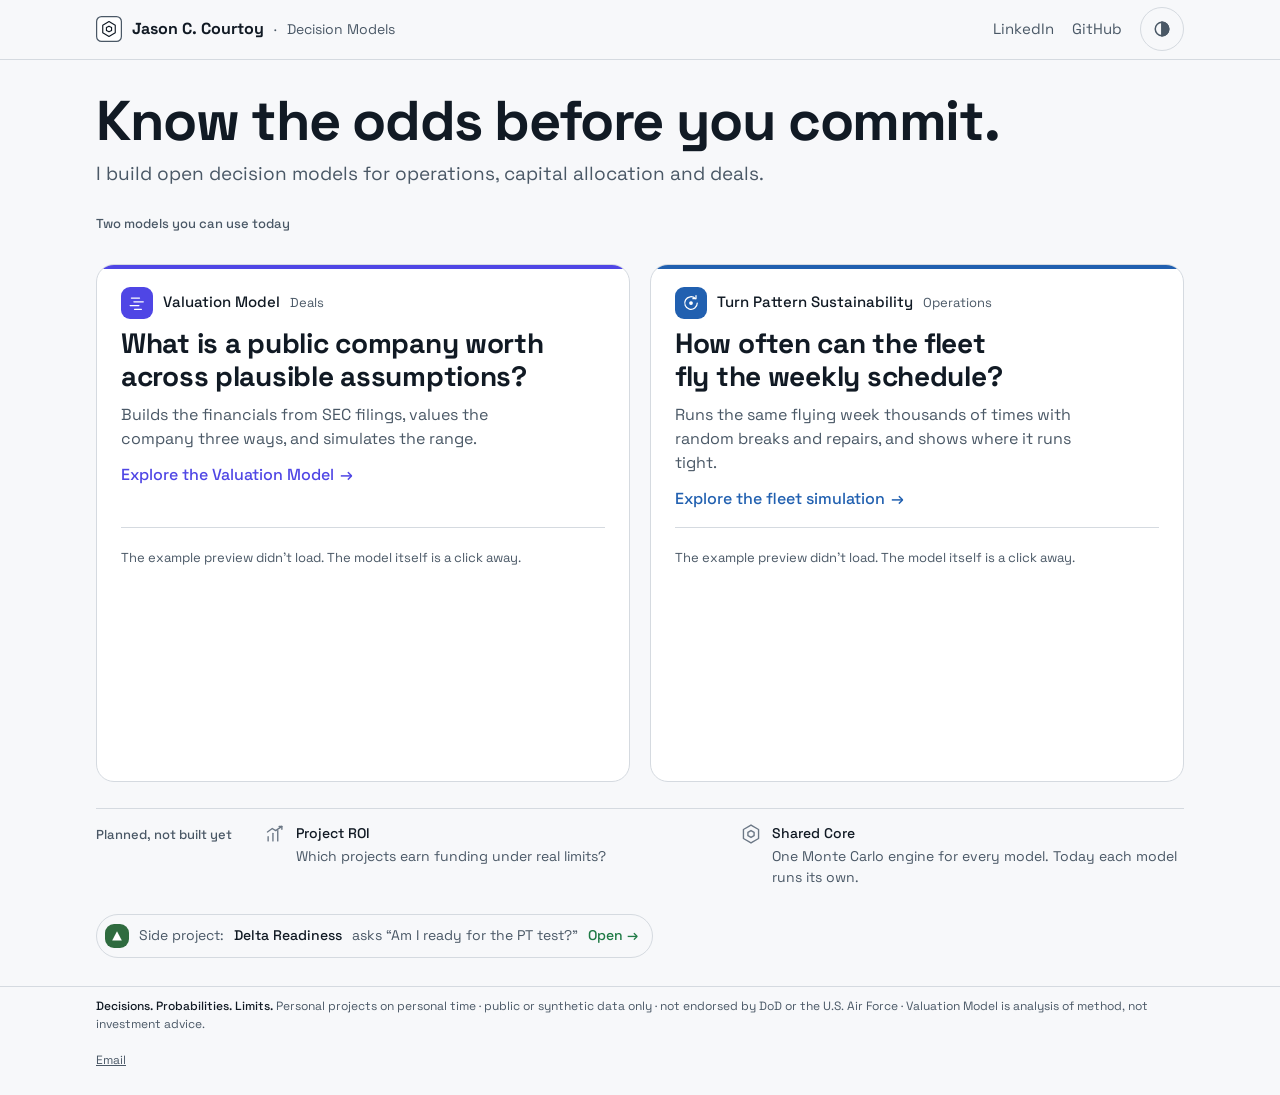
==== commit 9ce16714: "Homepage: rounded panels for the live models Jason asked for rounded shapes instead of boxes. The tw" ====
--- a/index.html
+++ b/index.html
@@ -15,7 +15,7 @@
   </script>
   <style>
     /* Homepage only. Everything here is inline in index.html, so none of it reaches the app pages, which load brand.css alone.
-       Layout (2026-11-19 redesign): question-led columns. Each live model gets one column, side by side on desktop and stacked
+       Layout (2026-11-19 redesign): question-led panels. Each live model gets one rounded panel, side by side on desktop and stacked
        on a phone: its decision question is the link, and a small example result from the model's own published JSON sits
        under it (home/previews.js).
        Planned work sits in a quieter "Next" list; Delta Readiness is a separate side-project line.
@@ -50,7 +50,7 @@
     /* ---- Live models: question-led rows ---- */
     .live { display: grid; grid-template-columns: minmax(0, 1fr) minmax(0, 1fr); gap: 0 48px; }
     .live > .label { grid-column: 1 / -1; padding-bottom: 10px; }
-    .row { position: relative; display: grid; grid-template-rows: auto 1fr; gap: 16px; padding: 18px 0 8px; border-top: 3px solid var(--brand-fill); }
+    .row { position: relative; display: grid; grid-template-rows: auto 1fr; gap: 16px; padding: 18px 0 8px; }
     @supports (grid-template-rows: subgrid) {   /* line the two previews up across the columns */
       .live { grid-template-rows: auto auto auto; }
       .row { grid-row: span 2; grid-template-rows: subgrid; }
@@ -140,10 +140,27 @@
     .site-footer b { color: var(--ink); font-weight: 500; }
     .site-footer a { color: var(--ink-secondary); display: inline-block; padding: 12px 0; }
 
+
+    /* ---- Rounded shape (2026-11-19, Jason's ask): live models as soft panels; tiles, bars, toggle and focus rings rounded.
+       The app pages keep their square frame; this stays homepage-only. ---- */
+    .live { gap: 20px; }
+    .row { padding: 22px 24px 18px; border: 1px solid var(--line); border-radius: 18px; background: var(--panel); overflow: hidden; }
+    .row::before { content: ""; position: absolute; left: 0; right: 0; top: 0; height: 4px; background: var(--brand-fill); }
+    .row:hover { border-color: var(--ink-secondary); }
+    .row:has(.row__link:focus-visible) { outline-offset: 3px; }
+    .row .brand-tile, .side__tile { border-radius: 9px; }
+    .theme-toggle { border-radius: 999px; }
+    .ff__bar, .days__bar, .key--bar { border-radius: 999px; }
+    .ff__mid, .days__mid { border-radius: 2px; }
+    .side { padding: 6px 14px 6px 8px; border: 1px solid var(--line); border-radius: 999px; }
+    .side:hover { border-color: var(--ink-secondary); }
+    a:focus-visible, button:focus-visible { border-radius: 8px; }
+    .side:focus-visible { border-radius: 999px; }
+
     @media (max-width: 860px) {
       .live { grid-template-columns: minmax(0, 1fr); grid-template-rows: none; }
       .row { grid-row: auto; grid-template-rows: auto auto; }
-      .row + .row { margin-top: 20px; }
+      .live { gap: 16px; }
       .pv { min-height: 0; }
       .next { grid-template-columns: minmax(0, 1fr); gap: 14px; }
     }
@@ -154,7 +171,8 @@
       .topbar nav { gap: 4px 12px; font-size: 0.875rem; }
       .who b { font-size: 0.9375rem; }
       .hero h1 { font-size: 2.125rem; }
-      .row { padding: 16px 0 4px; }
+      .row { padding: 18px 16px 14px; border-radius: 16px; }
+      .side { border-radius: 16px; }
       .row__what { font-size: 0.9375rem; }
       .ff__row, .ff__axis { grid-template-columns: 7.6em minmax(0, 1fr) 5em; gap: 8px; }
     }
@@ -165,7 +183,7 @@
   <header class="topbar">
     <div class="wrap">
       <a class="who" href="./">
-        <svg viewBox="0 0 64 64" aria-hidden="true"><rect x="1.5" y="1.5" width="61" height="61" fill="var(--panel)" stroke="var(--core-outline)" stroke-width="3"/><g fill="none" stroke="currentColor" stroke-width="4" stroke-linecap="round" stroke-linejoin="round" transform="translate(9.6 9.6) scale(0.7)"><path d="M32 6l22 13v26L32 58 10 45V19z"/><path d="M32 22l9 5v10l-9 5-9-5V27z"/></g></svg>
+        <svg viewBox="0 0 64 64" aria-hidden="true"><rect x="1.5" y="1.5" width="61" height="61" rx="12" fill="var(--panel)" stroke="var(--core-outline)" stroke-width="3"/><g fill="none" stroke="currentColor" stroke-width="4" stroke-linecap="round" stroke-linejoin="round" transform="translate(9.6 9.6) scale(0.7)"><path d="M32 6l22 13v26L32 58 10 45V19z"/><path d="M32 22l9 5v10l-9 5-9-5V27z"/></g></svg>
         <b>Jason C. Courtoy</b><span>Decision Models</span>
       </a>
       <nav aria-label="Profiles">
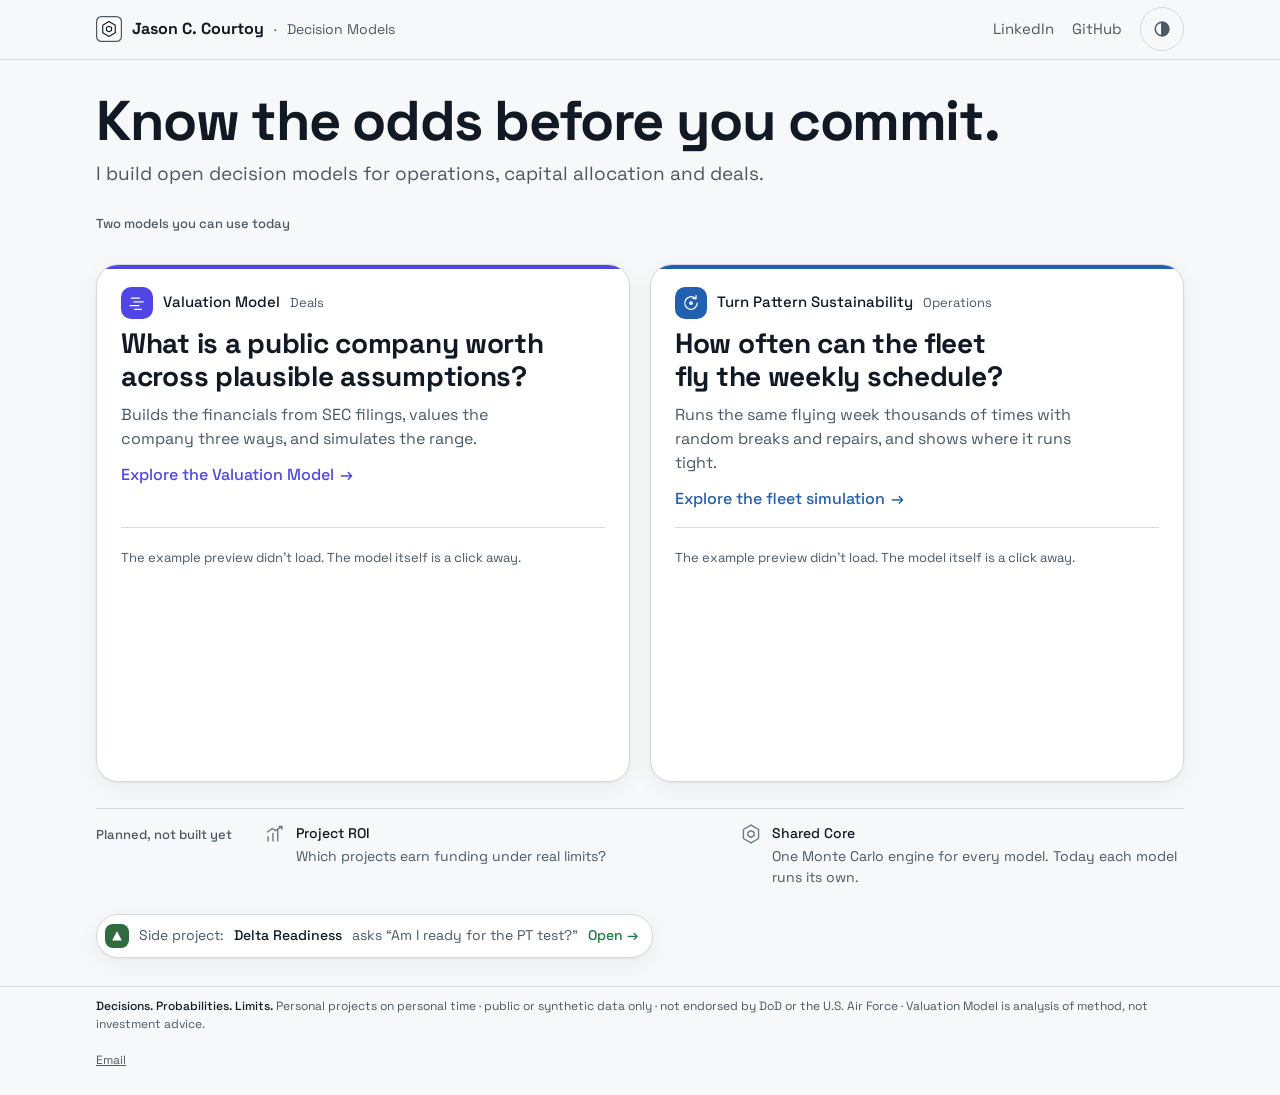
==== commit cb965d80: "Brand kit: shared rounded shape tokens; homepage uses them brand/css/brand.css gains a Shape section" ====
--- a/index.html
+++ b/index.html
@@ -141,18 +141,19 @@
     .site-footer a { color: var(--ink-secondary); display: inline-block; padding: 12px 0; }
 
 
-    /* ---- Rounded shape (2026-11-19, Jason's ask): live models as soft panels; tiles, bars, toggle and focus rings rounded.
-       The app pages keep their square frame; this stays homepage-only. ---- */
+    /* ---- Rounded shape (2026-11-19, Jason's ask): the suite's shape tokens from brand.css (after Delta Readiness):
+       live models as soft panels; tiles, bars, toggle and focus rings rounded. ---- */
     .live { gap: 20px; }
-    .row { padding: 22px 24px 18px; border: 1px solid var(--line); border-radius: 18px; background: var(--panel); overflow: hidden; }
+    .row { padding: 22px 24px 18px; border: 1px solid var(--line); border-radius: var(--radius-card); background: var(--panel); box-shadow: var(--shadow-card); overflow: hidden; }
     .row::before { content: ""; position: absolute; left: 0; right: 0; top: 0; height: 4px; background: var(--brand-fill); }
     .row:hover { border-color: var(--ink-secondary); }
     .row:has(.row__link:focus-visible) { outline-offset: 3px; }
-    .row .brand-tile, .side__tile { border-radius: 9px; }
-    .theme-toggle { border-radius: 999px; }
+    .side__tile { border-radius: 8px; }
+    .row .brand-tile { border-radius: 10px; }
+    .theme-toggle { border-radius: var(--radius-control); }
     .ff__bar, .days__bar, .key--bar { border-radius: 999px; }
     .ff__mid, .days__mid { border-radius: 2px; }
-    .side { padding: 6px 14px 6px 8px; border: 1px solid var(--line); border-radius: 999px; }
+    .side { padding: 6px 14px 6px 8px; border: 1px solid var(--line); border-radius: var(--radius-control); background: var(--panel); box-shadow: var(--shadow-card); }
     .side:hover { border-color: var(--ink-secondary); }
     a:focus-visible, button:focus-visible { border-radius: 8px; }
     .side:focus-visible { border-radius: 999px; }
--- a/brand/css/brand.css
+++ b/brand/css/brand.css
@@ -247,3 +247,29 @@
 .status--warning::before { content: "!"; font-weight: 700; }
 .status--critical { color: var(--status-critical-text); }
 .status--critical::before { content: "\2715"; }
+
+/* ---- Shape (2026-11-19): rounded and soft, after the Delta Readiness frame. Colors and type stay as above. ----
+   Cards 22px with a soft shadow in light (none in dark), icon tiles 12px, buttons, tabs and pills fully round,
+   inputs 12px. Apps use these tokens in their own stylesheets so every page shares one shape. */
+:root {
+  --radius-card: 22px;
+  --radius-inner: 14px;
+  --radius-tile: 12px;
+  --radius-field: 12px;
+  --radius-control: 999px;
+  --shadow-card: 0 0 0 transparent;   /* not "none": apps combine it with inset caps */
+}
+@media (prefers-color-scheme: light) {
+  :root:not([data-theme="dark"]) { --shadow-card: 0 1px 2px rgba(17, 26, 36, 0.05), 0 6px 20px rgba(17, 26, 36, 0.06); }
+}
+:root[data-theme="light"] { --shadow-card: 0 1px 2px rgba(17, 26, 36, 0.05), 0 6px 20px rgba(17, 26, 36, 0.06); }
+
+.brand-tile { border-radius: var(--radius-tile); }
+.brand-header { box-shadow: var(--shadow-card); position: relative; }
+.brand-card { border-radius: var(--radius-card); box-shadow: var(--shadow-card); }
+.app-status {
+  padding: 4px 10px; border-radius: var(--radius-control); font-weight: 600;
+  background: color-mix(in srgb, var(--ink-secondary) 12%, transparent);
+}
+.app-status--live { color: var(--accent, var(--ink)); background: color-mix(in srgb, var(--accent, var(--ink)) 14%, transparent); }
+.status { border-radius: var(--radius-control); }
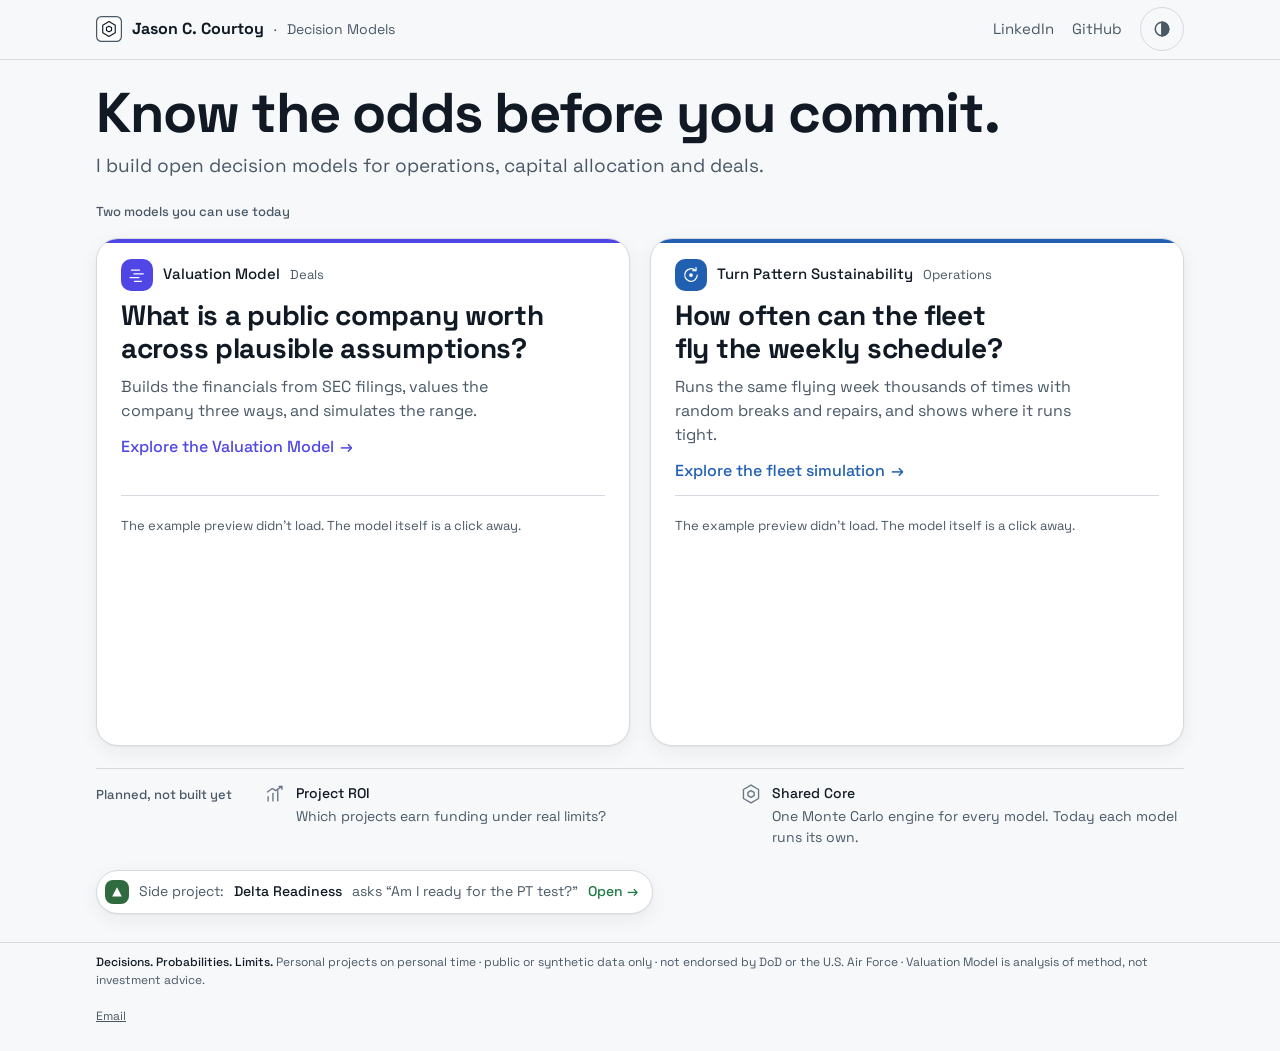
==== commit 4cb4df18: "Homepage: both model cards fit the first 1280x800 screen Jason's call on the one-screen rule (backlo" ====
--- a/index.html
+++ b/index.html
@@ -40,7 +40,7 @@
     .theme-toggle { min-width: 44px; min-height: 44px; display: inline-grid; place-items: center; background: transparent; color: var(--ink-secondary); border: 1px solid var(--line); cursor: pointer; }
     .theme-toggle:hover { color: var(--ink); border-color: var(--ink-secondary); }
 
-    main.wrap { flex: 1; display: flex; flex-direction: column; gap: 26px; padding-block: 32px 28px; }
+    main.wrap { flex: 1; display: flex; flex-direction: column; gap: 22px; padding-block: 24px 28px; }
 
     /* ---- Hero: one line, one sentence ---- */
     .hero { display: grid; gap: 10px; }
@@ -49,8 +49,8 @@
 
     /* ---- Live models: question-led rows ---- */
     .live { display: grid; grid-template-columns: minmax(0, 1fr) minmax(0, 1fr); gap: 0 48px; }
-    .live > .label { grid-column: 1 / -1; padding-bottom: 10px; }
-    .row { position: relative; display: grid; grid-template-rows: auto 1fr; gap: 16px; padding: 18px 0 8px; }
+    .live > .label { grid-column: 1 / -1; padding-bottom: 2px; }
+    .row { position: relative; display: grid; grid-template-rows: auto 1fr; gap: 12px; padding: 18px 0 8px; }
     @supports (grid-template-rows: subgrid) {   /* line the two previews up across the columns */
       .live { grid-template-rows: auto auto auto; }
       .row { grid-row: span 2; grid-template-rows: subgrid; }
@@ -143,8 +143,8 @@
 
     /* ---- Rounded shape (2026-11-19, Jason's ask): the suite's shape tokens from brand.css (after Delta Readiness):
        live models as soft panels; tiles, bars, toggle and focus rings rounded. ---- */
-    .live { gap: 20px; }
-    .row { padding: 22px 24px 18px; border: 1px solid var(--line); border-radius: var(--radius-card); background: var(--panel); box-shadow: var(--shadow-card); overflow: hidden; }
+    .live { gap: 14px 20px; }
+    .row { padding: 20px 24px 14px; border: 1px solid var(--line); border-radius: var(--radius-card); background: var(--panel); box-shadow: var(--shadow-card); overflow: hidden; }
     .row::before { content: ""; position: absolute; left: 0; right: 0; top: 0; height: 4px; background: var(--brand-fill); }
     .row:hover { border-color: var(--ink-secondary); }
     .row:has(.row__link:focus-visible) { outline-offset: 3px; }
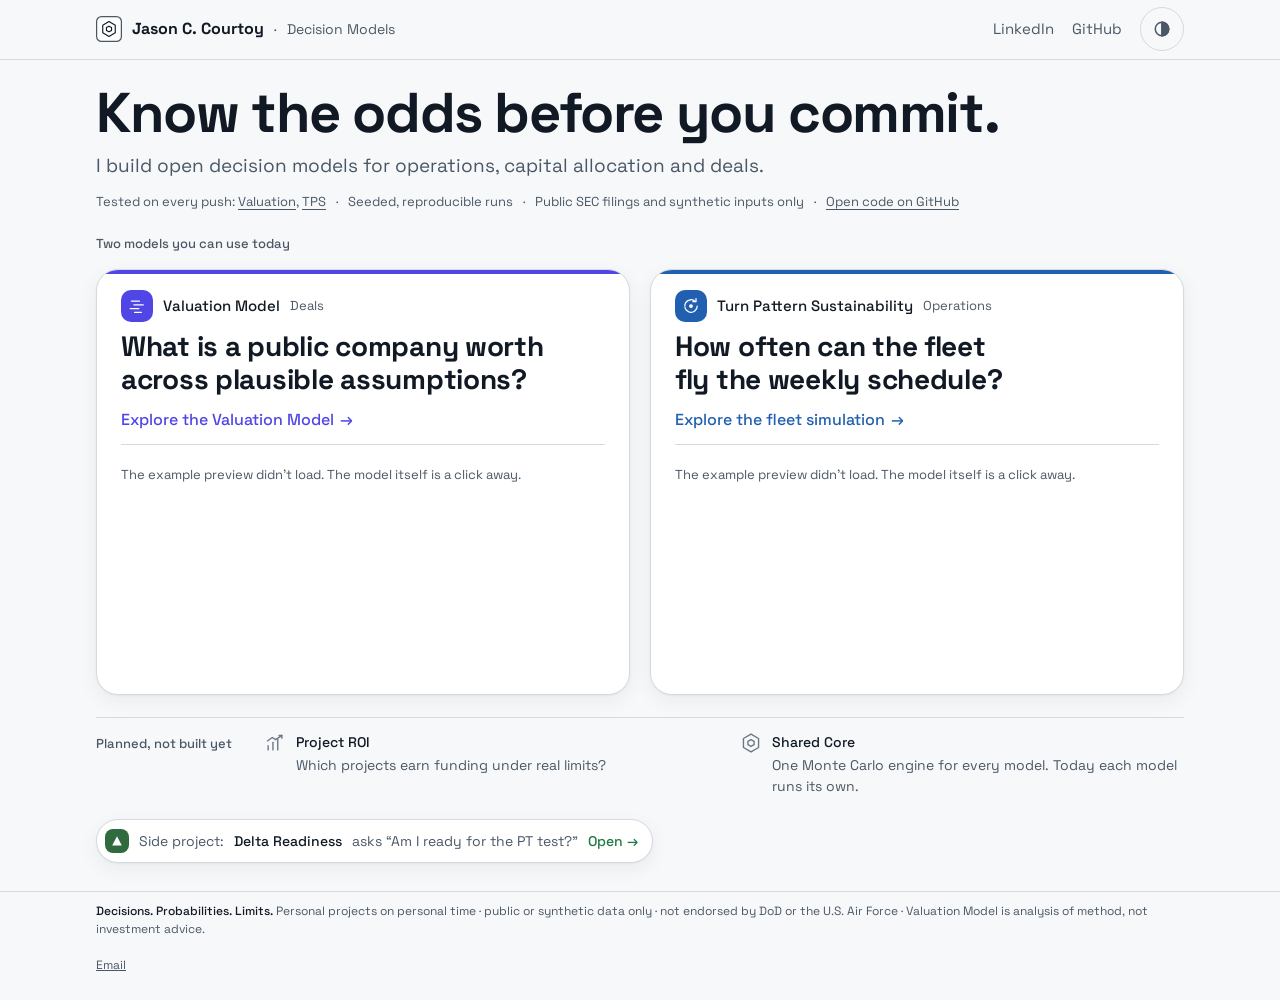
==== commit ec3c6333: "Homepage: Apple preview, answer first on phones, proof strip Step 1 of the landing page plan (ideas " ====
--- a/index.html
+++ b/index.html
@@ -46,6 +46,13 @@
     .hero { display: grid; gap: 10px; }
     .hero h1 { margin: 0; font-size: clamp(2.125rem, 1.2rem + 3.3vw, 3.5rem); line-height: 1.04; letter-spacing: -0.025em; text-wrap: balance; }
     .hero p { margin: 0; max-width: 60ch; font-size: clamp(1rem, 0.95rem + 0.3vw, 1.1875rem); color: var(--ink-secondary); }
+    /* Proof strip: checkable facts instead of logos or ratings. Numbers in it come from the models' JSON (previews.js). */
+    .proof { display: flex; flex-wrap: wrap; gap: 4px 0; margin: -10px 0 0; padding: 0; list-style: none; font-size: 0.8125rem; color: var(--ink-secondary); }
+    .proof li:not(:last-child)::after { content: "·"; margin: 0 10px; }
+    .proof a { color: var(--ink-secondary); text-underline-offset: 3px; }
+    .proof a:hover { color: var(--ink); }
+    .row__answer { display: none; margin: 0 0 10px; color: var(--ink-secondary); font-size: 0.875rem; line-height: 1.3; }
+    .row__answer .num { display: block; font-size: 2.25rem; font-weight: 600; line-height: 1.1; letter-spacing: -0.02em; color: var(--ink); }
 
     /* ---- Live models: question-led rows ---- */
     .live { display: grid; grid-template-columns: minmax(0, 1fr) minmax(0, 1fr); gap: 0 48px; }
@@ -62,7 +69,6 @@
     .row__link { display: block; color: var(--ink); text-decoration: none; }
     .row__link::after { content: ""; position: absolute; inset: 0; }   /* the whole row is the link */
     .row__q { margin: 0; font-size: clamp(1.375rem, 1.1rem + 0.9vw, 1.75rem); line-height: 1.18; letter-spacing: -0.01em; font-weight: 700; text-wrap: balance; }
-    .row__what { margin: 10px 0 0; color: var(--ink-secondary); max-width: 44ch; }
     .row__go { display: inline-flex; align-items: center; gap: 6px; margin-top: 12px; min-height: 24px; font-weight: 500; color: var(--accent); }
     .row__go span { transition: transform 0.15s ease; }
     .row:hover .row__q { text-decoration: underline; text-decoration-thickness: 2px; text-underline-offset: 5px; text-decoration-color: var(--brand-fill); }
@@ -174,7 +180,14 @@
       .hero h1 { font-size: 2.125rem; }
       .row { padding: 18px 16px 14px; border-radius: 16px; }
       .side { border-radius: 16px; }
-      .row__what { font-size: 0.9375rem; }
+      /* Answer first on phones: the numeral and one line lead the card, so the first screen holds a real result */
+      .row__answer:not([hidden]) { display: block; }
+      .row__answer:not([hidden]) ~ .row__link .row__q { font-size: 1.25rem; }
+      .row:has(.row__answer:not([hidden])) .pv__answer { display: none; }
+      .hero p { font-size: 0.9375rem; }
+      /* the proof strip moves below the two cards, so the first phone screen reaches an answer */
+      .proof { order: 1; margin: 0; font-size: 0.75rem; }
+      .next, .side { order: 2; }
       .ff__row, .ff__axis { grid-template-columns: 7.6em minmax(0, 1fr) 5em; gap: 8px; }
     }
     @media (prefers-reduced-motion: reduce) { .row__go span { transition: none; } .row:hover .row__go span { transform: none; } }
@@ -203,18 +216,25 @@
       <p>I build open decision models for operations, capital allocation and deals.</p>
     </section>
 
+    <ul class="proof" aria-label="How the models are checked">
+      <li>Tested on every push: <a href="https://github.com/Courtizy/valuation/actions/workflows/tests.yml">Valuation</a>, <a href="https://github.com/Courtizy/TPS-Monte-Carlo-Simulation/actions/workflows/pages.yml">TPS</a></li>
+      <li data-proof="runs">Seeded, reproducible runs</li>
+      <li data-proof="data">Public SEC filings and synthetic inputs only</li>
+      <li><a href="https://github.com/Courtizy">Open code on GitHub</a></li>
+    </ul>
+
     <section class="live" aria-labelledby="live-h">
       <h2 class="label" id="live-h">Two models you can use today</h2>
 
       <article class="row" data-app="valuation">
         <div>
+          <p class="row__answer" data-answer="valuation" hidden></p>
           <p class="row__id">
             <span class="brand-tile" aria-hidden="true"><svg viewBox="0 0 64 64" fill="none" stroke="currentColor" stroke-width="4" stroke-linecap="round"><path d="M14 16h26"/><path d="M22 28h30"/><path d="M10 40h28"/><path d="M24 52h22"/></svg></span>
             Valuation Model <small>Deals</small>
           </p>
           <a class="row__link" href="https://courtizy.github.io/valuation/" aria-labelledby="val-q val-go">
             <h3 class="row__q" id="val-q">What is a public company worth across plausible assumptions?</h3>
-            <p class="row__what">Builds the financials from SEC filings, values the company three ways, and simulates the range.</p>
             <span class="row__go" id="val-go">Explore the Valuation Model <span aria-hidden="true">→</span></span>
           </a>
         </div>
@@ -223,13 +243,13 @@
 
       <article class="row" data-app="tps">
         <div>
+          <p class="row__answer" data-answer="tps" hidden></p>
           <p class="row__id">
             <span class="brand-tile" aria-hidden="true"><svg viewBox="0 0 64 64" fill="none" stroke="currentColor" stroke-width="4" stroke-linecap="round" stroke-linejoin="round"><path d="M52 32a20 20 0 1 1-6-14.3"/><path d="M48 8v10H38"/><circle cx="32" cy="32" r="4" fill="currentColor"/></svg></span>
             Turn Pattern Sustainability <small>Operations</small>
           </p>
           <a class="row__link" href="https://courtizy.github.io/TPS-Monte-Carlo-Simulation/" aria-labelledby="tps-q tps-go">
             <h3 class="row__q" id="tps-q">How often can the fleet fly the weekly schedule?</h3>
-            <p class="row__what">Runs the same flying week thousands of times with random breaks and repairs, and shows where it runs tight.</p>
             <span class="row__go" id="tps-go">Explore the fleet simulation <span aria-hidden="true">→</span></span>
           </a>
         </div>
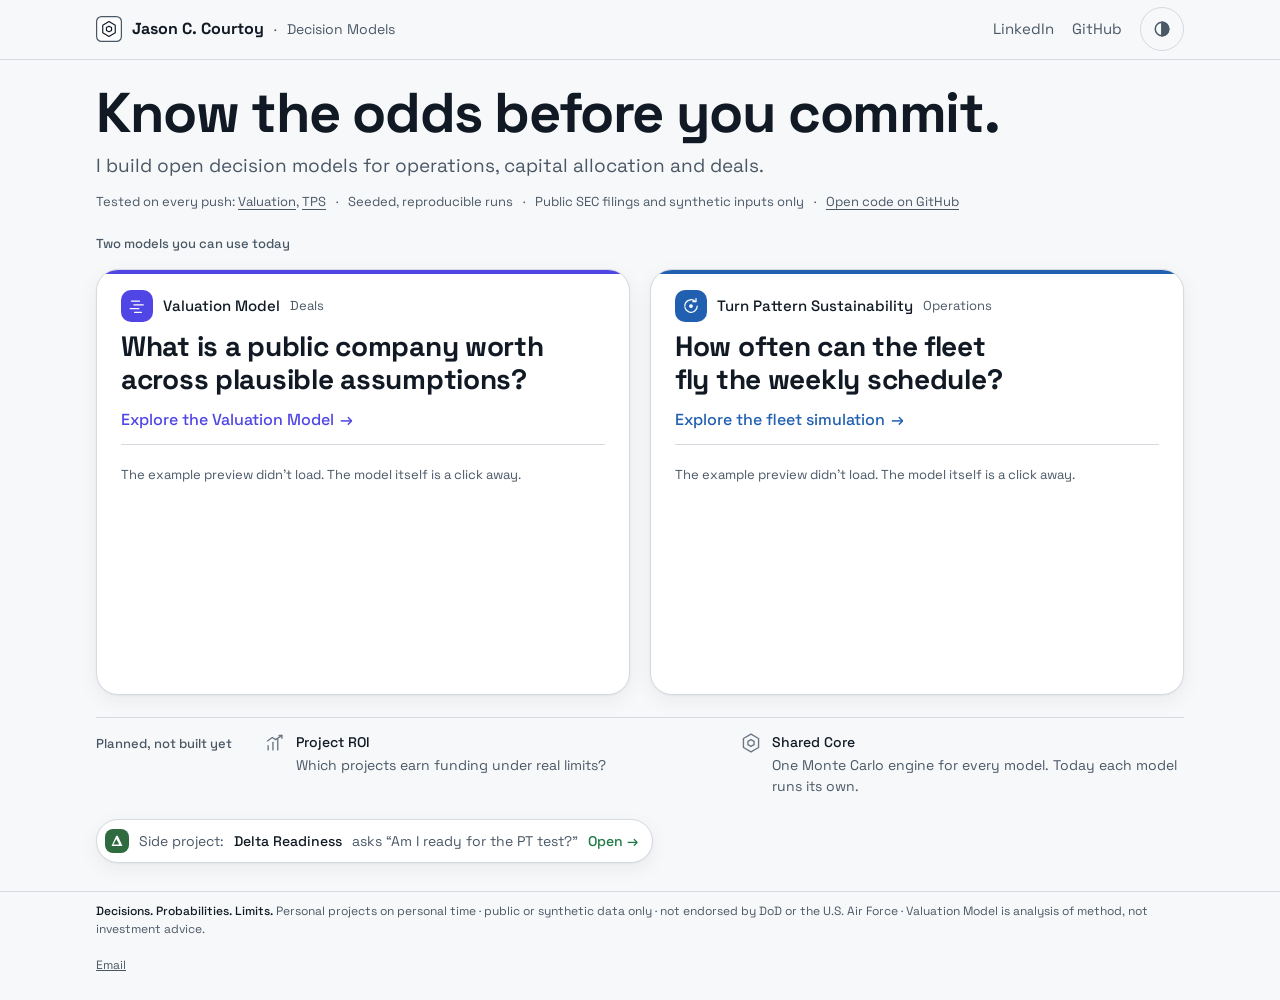
==== commit bd945ab8: "Delta Readiness: draw the mark as the Greek letter Δ Copies frame.js, favicon.png and apple-touch-ic" ====
--- a/index.html
+++ b/index.html
@@ -272,7 +272,7 @@
     </section>
 
     <a class="side" data-app="delta" href="https://courtizy.github.io/fitness/">
-      <span class="side__tile" aria-hidden="true"><svg viewBox="0 0 64 64" fill="currentColor"><path d="M32 10L54 52H10z"/></svg></span>
+      <span class="side__tile" aria-hidden="true"><svg viewBox="0 0 64 64" fill="currentColor"><path fill-rule="evenodd" d="M28.5 8.0 L35.5 8.0 L57.0 55.0 L7.0 55.0Z M28.9 22.4 L42.5 48.0 L15.3 48.0Z"/></svg></span>
       Side project: <b>Delta Readiness</b> asks “Am I ready for the PT test?”
       <span class="side__go">Open <span aria-hidden="true">→</span></span>
     </a>
